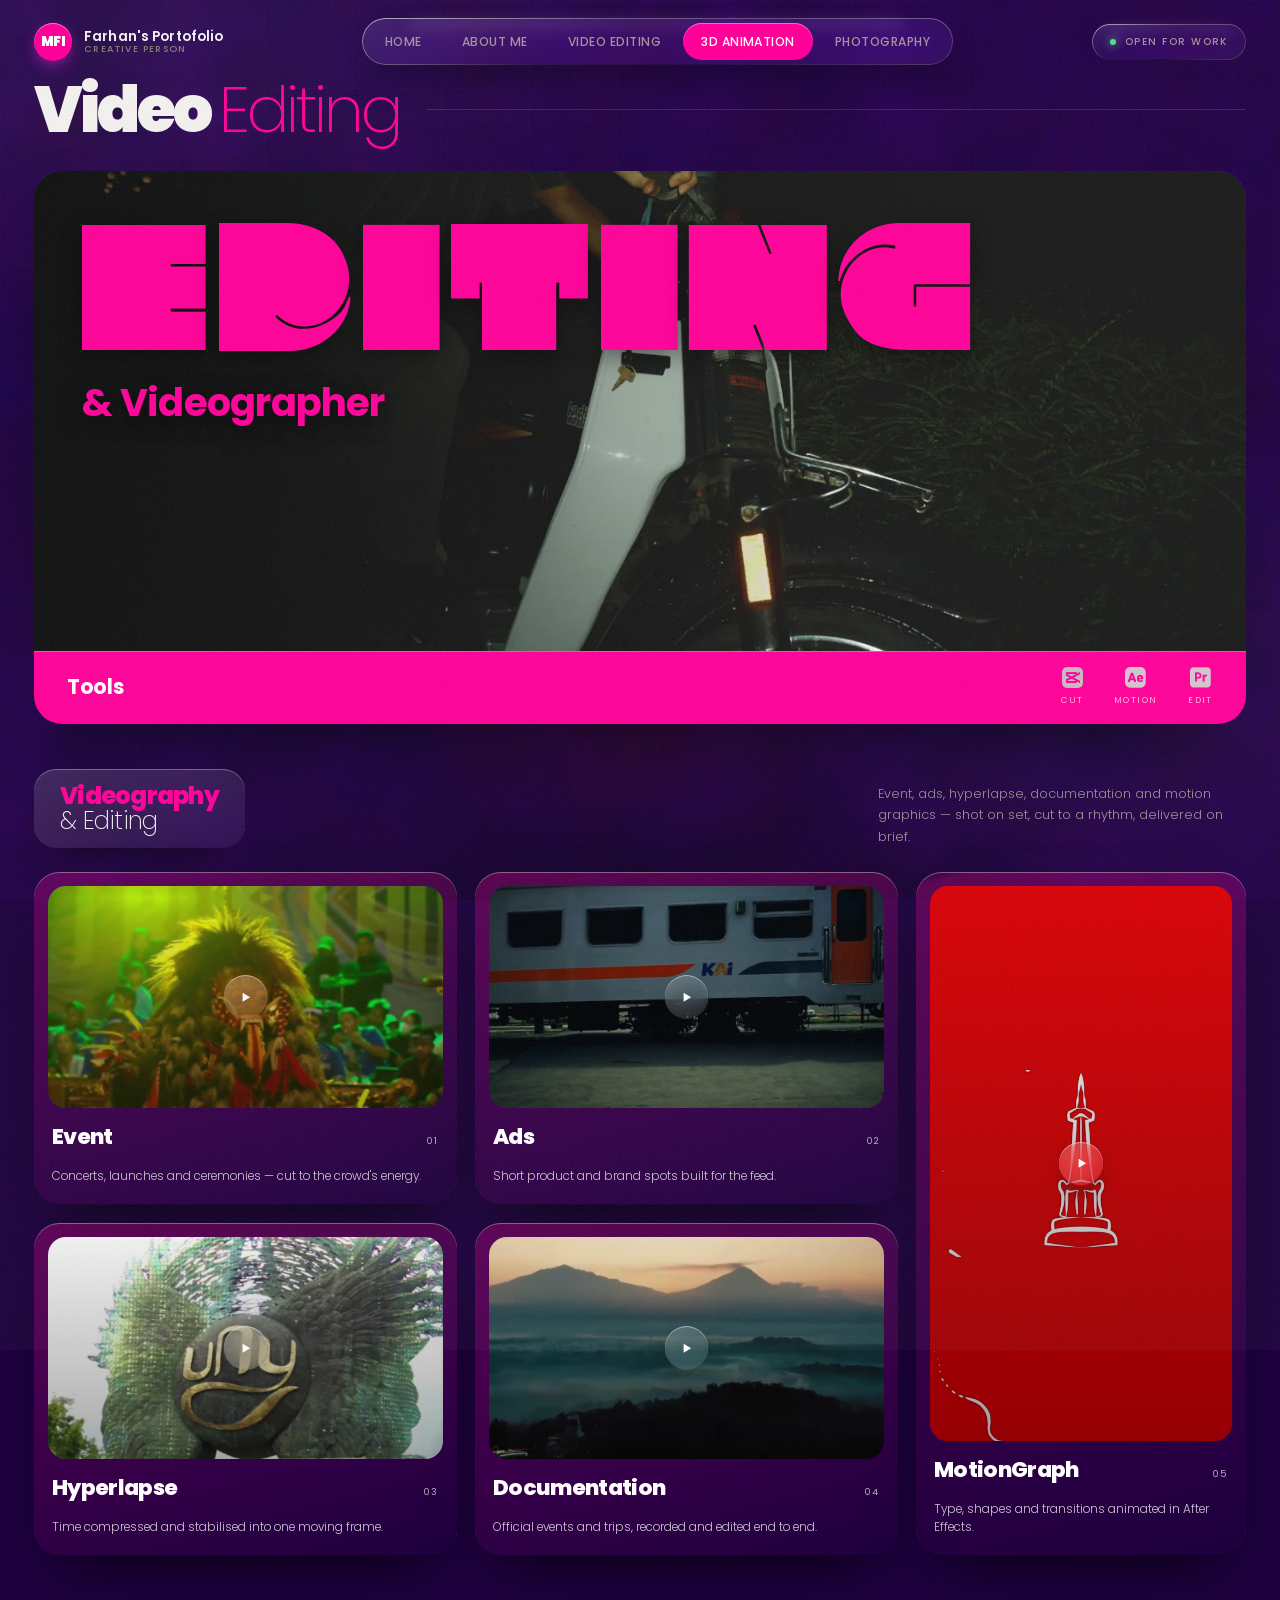
==== 3d.html @ 766bd1e9 "initial commit" ====
<!DOCTYPE html>
<html lang="en">
<head>
<meta charset="UTF-8">
<meta name="viewport" content="width=device-width, initial-scale=1, viewport-fit=cover">
<title>Farhan Portfolio</title>

<link rel="icon" href="data:image/svg+xml,%3Csvg xmlns='http://www.w3.org/2000/svg' viewBox='0 0 64 64'%3E%3Cdefs%3E%3ClinearGradient id='g' x1='0' y1='0' x2='1' y2='1'%3E%3Cstop offset='0' stop-color='%23ff0099'/%3E%3Cstop offset='1' stop-color='%23ff0000'/%3E%3C/linearGradient%3E%3C/defs%3E%3Crect width='64' height='64' rx='15' fill='url(%23g)'/%3E%3Ctext x='32' y='44' font-family='Helvetica,Arial,sans-serif' font-size='30' font-weight='bold' fill='%23fff' text-anchor='middle'%3EMFI%3C/text%3E%3C/svg%3E">

<link rel="preconnect" href="https://fonts.googleapis.com">
<link rel="preconnect" href="https://fonts.gstatic.com" crossorigin>
<link href="https://fonts.googleapis.com/css2?family=Poppins:wght@100;200;300;400;500;600;700;800;900&display=swap" rel="stylesheet">
<link rel="stylesheet" href="assets/style.css">
<noscript><style>.rv,.rise,.wordmark .gl{opacity:1!important;transform:none!important}#pre{display:none}</style></noscript>
</head>
<body>


<!-- ░░ ENVIRONMENT ░░ -->
<div class="env">
  <div class="concrete"></div>
  <div class="grid"></div>
  <div class="bloom" id="bloom"></div>
</div>
<div class="grain"></div>

<!-- ░░ NAV ░░ -->
<nav class="nav">
  <a href="index.html" class="mark">
    <span class="mark-glyph">MFI</span>
    <span class="mark-txt"><b>Farhan's Portofolio</b><span class="mono">Creative Person</span></span>
  </a>

  <div class="nav-mid glass">
    <a href="index.html" class="mono">Home</a>
    <a href="me.html" class="mono">About Me</a>
    <a href="video.html" class="mono">Video Editing</a>
    <a href="3d.html" class="mono on"  aria-current="page">3D Animation</a>
    <a href="photograph.html" class="mono">Photography</a>
  </div>

  <div class="nav-end">
    <div class="status glass mono"><span class="led"></span> Open for work</div>
    <button class="burger glass" id="burger" aria-label="Menu">
      <span></span><span></span><span></span>
    </button>
  </div>
</nav>

<!-- ░░ MOBILE SHEET ░░ -->
<div class="sheet glass" id="sheet">
  <a href="me.html">About Me <i>01</i></a>
  <a href="video.html">Video Editing <i>01</i></a>
  <a href="3d.html">3D Animation <i>03</i></a>
  <a href="photograph.html">Photography <i>04</i></a>
  <a href="mailto:irfanifarhan18@gmail.com">Contact <i>→</i></a>
</div>

<!-- ░░ 03 · EDITING ░░ -->
<section class="chapter" id="editing">
  <div class="wrap">

    <header class="ch-head rv">
      
      <h2 class="ch-title">Video <em>Editing</em></h2>
      <span class="ch-rule"></span>
    </header>

    <!-- banner: dark frame, the wordmark set hard left, tools on the rail -->
    <div class="banner banner--edit rv">
      <picture class="banner-bg">
        <source srcset="assets/media/edit-banner.webp" type="image/webp">
        <img src="assets/media/edit-banner.jpg" alt="Night ride on a moped"
             width="1366" height="725" decoding="async" loading="lazy">
      </picture>

      <div class="banner-tl">
        <span class="banner-word dovde" data-split>Editing</span>
        <span class="banner-sub">&amp; Videographer</span>
      </div>

      <div class="rail">
        <span class="rail-lbl">Tools</span>
        <ul class="rail-list">
          <li><img src="assets/tools/capcut.png" alt="CapCut" loading="lazy"><i>Cut</i></li>
          <li><img src="assets/tools/after-effects.png" alt="After Effects" loading="lazy"><i>Motion</i></li>
          <li><img src="assets/tools/premiere-pro.png" alt="Premiere Pro" loading="lazy"><i>Edit</i></li>
        </ul>
      </div>
    </div>

    

    <!-- ── videography & editing — five kinds of cut ── -->
    <div class="vg-head rv">
      <span class="vg-pill">Videography <em>&amp; Editing</em></span>
      <p>Event, ads, hyperlapse, documentation and motion graphics — shot on set,
         cut to a rhythm, delivered on brief.</p>
    </div>

    <div class="vg-grid">
      <article class="vg-card vg--ev rv">
        <figure class="shot">
          <video src="assets/media/Event.mp4" poster="assets/media/thumbs/edit-event.jpg"
                 preload="none" muted loop playsinline aria-label="Event reel"></video>
          <button class="play" type="button" aria-label="Play Event reel"><i><svg class="ico ico-play" viewBox="0 0 24 24" aria-hidden="true" focusable="false"><path d="M8.2 5.4v13.2L19 12z"/></svg><svg class="ico ico-pause" viewBox="0 0 24 24" aria-hidden="true" focusable="false"><path d="M9 5.6h2.6v12.8H9zM12.9 5.6h2.6v12.8h-2.6z"/></svg></i></button>
        </figure>
        <div class="vg-foot"><h4>Event</h4><span class="vg-n">01</span></div>
        <span class="vg-sub">Concerts, launches and ceremonies — cut to the crowd's energy.</span>
      </article>
      <article class="vg-card vg--ads rv">
        <figure class="shot">
          <video src="assets/media/ads.mp4" poster="assets/media/thumbs/edit-ads.jpg"
                 preload="none" muted loop playsinline aria-label="Ads reel"></video>
          <button class="play" type="button" aria-label="Play Ads reel"><i><svg class="ico ico-play" viewBox="0 0 24 24" aria-hidden="true" focusable="false"><path d="M8.2 5.4v13.2L19 12z"/></svg><svg class="ico ico-pause" viewBox="0 0 24 24" aria-hidden="true" focusable="false"><path d="M9 5.6h2.6v12.8H9zM12.9 5.6h2.6v12.8h-2.6z"/></svg></i></button>
        </figure>
        <div class="vg-foot"><h4>Ads</h4><span class="vg-n">02</span></div>
        <span class="vg-sub">Short product and brand spots built for the feed.</span>
      </article>
      <article class="vg-card vg--hy rv">
        <figure class="shot">
          <video src="assets/media/hyperlapse.mp4" poster="assets/media/thumbs/edit-hyperlapse.jpg"
                 preload="none" muted loop playsinline aria-label="Hyperlapse"></video>
          <button class="play" type="button" aria-label="Play Hyperlapse"><i><svg class="ico ico-play" viewBox="0 0 24 24" aria-hidden="true" focusable="false"><path d="M8.2 5.4v13.2L19 12z"/></svg><svg class="ico ico-pause" viewBox="0 0 24 24" aria-hidden="true" focusable="false"><path d="M9 5.6h2.6v12.8H9zM12.9 5.6h2.6v12.8h-2.6z"/></svg></i></button>
        </figure>
        <div class="vg-foot"><h4>Hyperlapse</h4><span class="vg-n">03</span></div>
        <span class="vg-sub">Time compressed and stabilised into one moving frame.</span>
      </article>
      <article class="vg-card vg--doc rv">
        <figure class="shot">
          <video src="assets/media/documentation.mp4" poster="assets/media/thumbs/edit-documentation.jpg"
                 preload="none" muted loop playsinline aria-label="Documentation reel"></video>
          <button class="play" type="button" aria-label="Play Documentation reel"><i><svg class="ico ico-play" viewBox="0 0 24 24" aria-hidden="true" focusable="false"><path d="M8.2 5.4v13.2L19 12z"/></svg><svg class="ico ico-pause" viewBox="0 0 24 24" aria-hidden="true" focusable="false"><path d="M9 5.6h2.6v12.8H9zM12.9 5.6h2.6v12.8h-2.6z"/></svg></i></button>
        </figure>
        <div class="vg-foot"><h4>Documentation</h4><span class="vg-n">04</span></div>
        <span class="vg-sub">Official events and trips, recorded and edited end to end.</span>
      </article>
      <article class="vg-card vg--mg rv">
        <figure class="shot">
          <video src="assets/media/motiongraph.mp4" poster="assets/media/thumbs/edit-motiongraph.jpg"
                 preload="none" muted loop playsinline aria-label="Motion graphics"></video>
          <button class="play" type="button" aria-label="Play Motion graphics"><i><svg class="ico ico-play" viewBox="0 0 24 24" aria-hidden="true" focusable="false"><path d="M8.2 5.4v13.2L19 12z"/></svg><svg class="ico ico-pause" viewBox="0 0 24 24" aria-hidden="true" focusable="false"><path d="M9 5.6h2.6v12.8H9zM12.9 5.6h2.6v12.8h-2.6z"/></svg></i></button>
        </figure>
        <div class="vg-foot"><h4>MotionGraph</h4><span class="vg-n">05</span></div>
        <span class="vg-sub">Type, shapes and transitions animated in After Effects.</span>
      </article>
    </div>

    

  </div>
</section>



<script src="assets/app.js"></script>
</body>
</html>
---- assets/style.css ----
/* ══════════════════════════════════════════════════════
   TOKENS — industrial concrete + liquid glass
   ══════════════════════════════════════════════════════ */
:root{
  /* concrete */
  --c-000:#1e003f;
  --c-100:#2e025c;
  --c-200:#35118a;
  --c-300:#09096d;
  --steel:#0000a6;

  /* safety orange */
  --o:#ff0099;
  --o-hi:#ff0099;
  --o-deep:#ff0099;
  --kontol:#ffffff;

  /* glass */
  --glass:rgba(255, 255, 255, 0.055);
  --glass-2:rgba(255, 255, 255, 0.09);
  --glass-brd:rgba(255, 255, 255, 0.14);
  --glass-shine:rgba(255,255,255,.55);

  --txt:#f4f2f0;
  --txt-dim:#a2949a;   /* 7.9:1 on the concrete — passes AA */
  --txt-mute:#8a837c;  /* 5.4:1 — passes AA for small text */

  --line-soft:rgba(255,255,255,.13);

  --r-lg:28px;
  --r-md:20px;
  --r-sm:14px;
  --maxw:1320px;

  --ease:cubic-bezier(.22,1,.36,1);
}

*{margin:0;padding:0;box-sizing:border-box}
html{scroll-behavior:smooth;-webkit-text-size-adjust:100%}
body{
  background:var(--c-000);
  color:var(--txt);
  font-family:'Poppins',system-ui,sans-serif;
  font-weight:300;
  line-height:1.6;
  overflow-x:hidden;
  min-height:100vh;
}
img{display:block;max-width:100%}
a{color:inherit;text-decoration:none}
button{font:inherit;color:inherit;background:none;border:0;cursor:pointer}

.mono{font-weight:500;letter-spacing:.15em;text-transform:uppercase}
.display{font-weight:9900;text-transform:uppercase;letter-spacing:-.045em;line-height:.84}

/* ── DOVDE BLACK — the display face from the PDF ──
   Caps-only by design: every lowercase codepoint draws the capital glyph.
   So it is used ONLY for the big wordmarks, never for running text and
   never for the mixed-case card titles. */
@font-face{
  font-family:'Dovde';
  /* NOTE: url() inside an external stylesheet resolves against the
     stylesheet, not the page — so this path is relative to assets/ */
  src:url('fonts/Dovde-Black.woff2') format('woff2'),
      url('fonts/Dovde-Black.woff')  format('woff');
  font-weight:400;font-style:normal;font-display:swap;
}
.dovde{
  font-family:'Dovde','Archivo Black','Poppins',sans-serif;
  font-weight:400;
  /* Dovde's sidebearings are tiny, so at display size the letters collide
     unless they are pushed apart. The font-size figures below are computed
     for THIS value — change one and the other must be recomputed. */
  letter-spacing:.02em;
  line-height:.88;
  text-transform:uppercase;
  white-space:nowrap;
}

/* ══════════════════════════════════════════════════════
   ENVIRONMENT — concrete floor, grid, grain, glow
   ══════════════════════════════════════════════════════ */
.env{position:fixed;inset:0;z-index:0;pointer-events:none;overflow:hidden}

/* concrete blotches */
.env .concrete{
  position:absolute;inset:-10%;
  background:
    radial-gradient(60% 45% at 18% 12%, rgba(255,255,255,.045), transparent 60%),
    radial-gradient(50% 40% at 82% 70%, rgba(255,255,255,.03), transparent 62%),
    radial-gradient(70% 50% at 50% 105%, rgba(0,0,0,.7), transparent 60%),
    var(--c-000);
}
.env .concrete::after{
  content:"";position:absolute;inset:0;
  opacity:.5;mix-blend-mode:overlay;
  background-image:url("data:image/svg+xml,%3Csvg xmlns='http://www.w3.org/2000/svg' width='700' height='700'%3E%3Cfilter id='c'%3E%3CfeTurbulence type='fractalNoise' baseFrequency='.011' numOctaves='5'/%3E%3C/filter%3E%3Crect width='700' height='700' filter='url(%23c)'/%3E%3C/svg%3E");
}

/* engineering grid */
.env .grid{
  position:absolute;inset:0;opacity:.5;
  background-image:
    linear-gradient(rgba(255,255,255,.028) 1px,transparent 1px),
    linear-gradient(90deg,rgba(255,255,255,.028) 1px,transparent 1px);
  background-size:88px 88px;
  mask-image:radial-gradient(120% 90% at 50% 30%,#000 30%,transparent 78%);
  -webkit-mask-image:radial-gradient(120% 90% at 50% 30%,#000 30%,transparent 78%);
}

/* orange bloom that follows the deck */
.env .bloom{
  position:absolute;left:50%;top:58%;width:min(1100px,120vw);aspect-ratio:1;
  transform:translate(-50%,-50%);
  background:radial-gradient(circle,rgba(226, 44, 44, 0.2),rgba(44, 108, 226, 0) 42%,transparent 66%);
  filter:blur(30px);
  transition:transform .9s var(--ease);
}

/* film grain */
.grain{
  /* kept light — on large pale letterforms a heavy grain reads as smudging */
  position:fixed;inset:-50%;z-index:60;pointer-events:none;opacity:.08;
  background-image:url("data:image/svg+xml,%3Csvg xmlns='http://www.w3.org/2000/svg' width='260' height='260'%3E%3Cfilter id='n'%3E%3CfeTurbulence type='fractalNoise' baseFrequency='.85' numOctaves='4'/%3E%3C/filter%3E%3Crect width='260' height='260' filter='url(%23n)'/%3E%3C/svg%3E");
  animation:grainShift 640ms steps(2) infinite;
}
@keyframes grainShift{
  0%{transform:translate(0,0)}25%{transform:translate(-3%,2%)}
  50%{transform:translate(2%,-3%)}75%{transform:translate(-2%,-2%)}100%{transform:translate(0,0)}
}

/* ══════════════════════════════════════════════════════
   GLASS PRIMITIVE — the iOS-style panel
   ══════════════════════════════════════════════════════ */
.glass{
  position:relative;
  background:linear-gradient(160deg,rgba(255,255,255,.10),rgba(255,255,255,.035) 40%,rgba(255,255,255,.05));
  backdrop-filter:blur(22px) saturate(160%);
  -webkit-backdrop-filter:blur(22px) saturate(160%);
  border-radius:var(--r-md);
  box-shadow:
    inset 0 1px 0 rgba(255,255,255,.22),
    inset 0 -1px 0 rgba(0,0,0,.35),
    0 18px 40px -18px rgba(0,0,0,.85);
  isolation:isolate;
}
/* hairline gradient border */
.glass::before{
  content:"";position:absolute;inset:0;border-radius:inherit;padding:1px;
  background:linear-gradient(150deg,rgba(255,255,255,.5),rgba(255,255,255,.06) 38%,rgba(255,255,255,.02) 62%,rgba(255,255,255,.22));
  -webkit-mask:linear-gradient(#000 0 0) content-box,linear-gradient(#000 0 0);
  -webkit-mask-composite:xor;mask-composite:exclude;
  pointer-events:none;
}
/* specular sweep along the top */
.glass::after{
  content:"";position:absolute;left:8%;right:8%;top:0;height:38%;border-radius:inherit;
  background:linear-gradient(180deg,rgba(255,255,255,.16),transparent);
  filter:blur(6px);pointer-events:none;opacity:.7;
}

/* ══════════════════════════════════════════════════════
   PRELOADER
   ══════════════════════════════════════════════════════ */
#pre{
  position:fixed;inset:0;z-index:200;background:var(--c-000);
  display:grid;place-items:center;
  transition:opacity .7s var(--ease),visibility .7s;
}
#pre.done{opacity:0;visibility:hidden}
.pre-in{width:min(340px,74vw);text-align:left}
.pre-row{display:flex;justify-content:space-between;align-items:baseline;font-size:.66rem;color:var(--txt-mute)}
.pre-num{font-weight:900;font-size:2.4rem;color:var(--txt);line-height:1;letter-spacing:-.03em}
.pre-bar{height:2px;background:rgba(255,255,255,.1);margin-top:14px;overflow:hidden}
.pre-fill{height:100%;width:0%;background:linear-gradient(90deg,var(--o-deep),var(--o-hi));transition:width .18s linear}

/* ══════════════════════════════════════════════════════
   SPOTLIGHT — the glass catches the light where the pointer is.
   Nothing chases the cursor, so there is nothing that can lag behind:
   the pointer position only moves a gradient that is already painted.
   ══════════════════════════════════════════════════════ */
.slab{--mx:50%;--my:35%;--lit:0}
.slab .sheen,.bio .sheen{
  position:absolute;inset:0;border-radius:inherit;
  pointer-events:none;overflow:hidden;
  opacity:var(--lit);
  transition:opacity .5s var(--ease);
}
/* warm pool of light under the pointer */
.slab .sheen::before,.bio .sheen::before{
  content:"";position:absolute;inset:0;
  background:radial-gradient(
    360px 360px at var(--mx) var(--my),
    rgba(255,190,150,.13),
    rgba(255,140,90,.05) 42%,
    transparent 68%);
}
/* a tighter, cooler specular kick — the highlight on real glass */
.slab .sheen::after,.bio .sheen::after{
  content:"";position:absolute;inset:0;
  background:radial-gradient(
    150px 150px at var(--mx) var(--my),
    rgba(255,255,255,.10),
    transparent 70%);
  mix-blend-mode:overlay;
}
/* the hairline edge brightens on the side nearest the pointer */
.slab .edge,.bio .edge{
  position:absolute;inset:0;border-radius:inherit;padding:1px;
  pointer-events:none;opacity:var(--lit);
  transition:opacity .5s var(--ease);
  background:radial-gradient(
    420px 420px at var(--mx) var(--my),
    rgba(255,255,255,.55),
    transparent 60%);
  -webkit-mask:linear-gradient(#000 0 0) content-box,linear-gradient(#000 0 0);
  -webkit-mask-composite:xor;mask-composite:exclude;
}

/* ── FOCUS — visible for keyboard users, invisible for mouse users ── */
:focus-visible{outline:none}
a:focus-visible,button:focus-visible{
  outline:2px solid var(--o-hi);
  outline-offset:3px;
  border-radius:6px;
}
.card:focus-visible{outline:none}
.slot:focus-within .face{
  outline:2px solid var(--o-hi);
  outline-offset:4px;
}

/* ══════════════════════════════════════════════════════
   NAV
   ══════════════════════════════════════════════════════ */
.nav{
  position:fixed;top:0;left:0;right:0;z-index:80;
  display:flex;align-items:center;justify-content:space-between;gap:16px;
  padding:18px clamp(16px,3vw,34px);
}
.mark{display:flex;align-items:center;gap:12px}
.mark-glyph{
  width:38px;height:38px;border-radius:50%;display:grid;place-items:center;flex:none;
  background:linear-gradient(150deg,var(--o-hi),var(--o-deep));
  box-shadow:inset 0 1px 0 rgba(255,255,255,.45),0 6px 18px -6px rgba(226, 44, 226, 0.9);
  color:#fff;font-weight:900;font-size:.82rem;letter-spacing:-.04em;
}
.mark-txt{line-height:1.15}
.mark-txt b{display:block;font-size:.84rem;font-weight:600;letter-spacing:.01em}
.mark-txt span{display:block;font-size:.58rem;color:var(--txt-mute)}

.nav-mid{display:flex;gap:4px;padding:5px;border-radius:999px}
.nav-mid a{
  padding:9px 18px;border-radius:999px;font-size:.76rem;letter-spacing:.04em;color:var(--txt-dim);
  transition:color .3s,background .3s;position:relative;z-index:1;
}
.nav-mid a:hover{color:#fff;background:rgba(255,255,255,.08)}
.nav-mid a.on{color:#fff;background:linear-gradient(150deg,var(--o-hi),var(--o-deep));box-shadow:inset 0 1px 0 rgba(255,255,255,.4)}

.nav-end{display:flex;align-items:center;gap:10px}
.status{
  display:flex;align-items:center;gap:9px;padding:10px 18px;border-radius:999px;
  font-size:.62rem;color:var(--txt-dim);
}
.led{width:6px;height:6px;border-radius:50%;background:#5ddc84;box-shadow:0 0 10px #5ddc84;animation:led 2.2s ease-in-out infinite}
@keyframes led{0%,100%{opacity:1}50%{opacity:.35}}
.burger{display:none;width:44px;height:44px;border-radius:14px;place-items:center}
.burger span{display:block;width:17px;height:1.5px;background:var(--txt);margin:3px 0;transition:transform .3s var(--ease),opacity .3s}
.burger.x span:nth-child(1){transform:translateY(4.5px) rotate(45deg)}
.burger.x span:nth-child(2){opacity:0}
.burger.x span:nth-child(3){transform:translateY(-4.5px) rotate(-45deg)}

/* ══════════════════════════════════════════════════════
   HERO
   ══════════════════════════════════════════════════════ */
.stage{position:relative;z-index:1;min-height:100svh;display:flex;flex-direction:column;padding-top:96px}
.wrap{width:100%;max-width:var(--maxw);margin:0 auto;padding:0 clamp(16px,3vw,34px)}

/* ── SLAB — the big frosted panel that holds the title and the deck,
      the web version of the rounded container on page 1 of the PDF ── */
.slab{
  --pad-x:clamp(18px,2.6vw,40px);
  --pad-y:clamp(22px,3vw,40px);
  position:relative;
  padding:var(--pad-y) var(--pad-x) calc(var(--pad-y) + 6px);
  border-radius:clamp(26px,2.8vw,44px);
  background:linear-gradient(158deg,
    rgba(255,255,255,.085),
    rgba(255,255,255,.024) 44%,
    rgba(255,255,255,.05));
  backdrop-filter:blur(28px) saturate(150%);
  -webkit-backdrop-filter:blur(28px) saturate(150%);
  box-shadow:
    inset 0 1px 0 rgba(255,255,255,.18),
    inset 0 -1px 0 rgba(0,0,0,.42),
    0 44px 100px -46px rgba(0,0,0,.95);
  /* cards lift out of the panel on hover, so never clip */
  overflow:visible;
}
/* hairline edge */
.slab::before{
  content:"";position:absolute;inset:0;border-radius:inherit;padding:1px;
  background:linear-gradient(150deg,
    rgba(255, 255, 255, 0.42),
    rgba(255,255,255,.05) 36%,
    rgba(255,255,255,.02) 64%,
    rgba(255,255,255,.18));
  -webkit-mask:linear-gradient(#000 0 0) content-box,linear-gradient(#000 0 0);
  -webkit-mask-composite:xor;mask-composite:exclude;
  pointer-events:none;
}
/* specular sheen across the top edge */
.slab::after{
  content:"";position:absolute;left:6%;right:6%;top:0;height:22%;
  border-radius:inherit;
  background:linear-gradient(180deg,rgba(255,255,255,.13),transparent);
  filter:blur(10px);pointer-events:none;
}
/* four rivets — the industrial half of the language */
.slab-rivets i{
  position:absolute;width:5px;height:5px;border-radius:50%;
  background:rgba(255,255,255,.26);
  box-shadow:inset 0 -1px 1px rgba(143, 12, 12, 0.7),0 0 6px rgba(255,255,255,.12);
}
.slab-rivets i:nth-child(1){top:14px;left:16px}
.slab-rivets i:nth-child(2){top:14px;right:16px}
.slab-rivets i:nth-child(3){bottom:14px;left:16px}
.slab-rivets i:nth-child(4){bottom:14px;right:16px}

.head{display:flex;align-items:flex-end;justify-content:space-between;gap:30px;flex-wrap:wrap}
/* ── KICKER — Thin against Black on one line ── */
.tagline{
  display:flex;align-items:center;gap:10px;
  font-size:.62rem;text-transform:uppercase;
  margin-bottom:16px;
}
.tagline i{display:block;width:26px;height:1px;background:var(--steel);font-style:normal;flex:none}
.tagline span{font-weight:200;letter-spacing:.28em;color:var(--txt-mute)}
.tagline b{font-weight:800;letter-spacing:.04em;color:var(--o)}

/* ── DOVDE WORDMARK, set as real text ──
   .wm-box is the measuring container; the font-size below is the exact
   figure that makes the word span its full width (the string's own advance
   width is 6.95em, so 100/6.95 = 14.39cqw). */
.title{position:relative;display:flex;align-items:flex-start;gap:clamp(6px,1vw,16px);margin-top:2px}
.wm-box{flex:1 1 auto;min-width:0;container-type:inline-size}
.wordmark{
  display:block;
  font-size:min(13.27cqw, 24vh);   /* height cap keeps the hero on one screen */
  color:var(--txt);
}
.wordmark,.wordmark .gl{text-shadow:none}   /* the letterforms carry themselves */
.wordmark .gl{display:inline-block;will-change:transform,opacity;transition:color .5s var(--ease)}
.title:hover .wordmark{color:var(--o)}

.badge{
  display:inline-flex;align-items:center;gap:6px;vertical-align:top;flex:none;
  font-weight:500;font-size:clamp(.52rem,.75vw,.72rem);letter-spacing:.14em;
  padding:5px 11px;border-radius:8px;margin-left:.25em;
  background:linear-gradient(150deg,var(--o-hi),var(--o-deep));color:#fff;
  box-shadow:inset 0 1px 0 rgba(255,255,255,.45);
  margin-top:.4em;
}
/* ══════════════════════════════════════════════════════
   IDENT — the typographic play. Poppins carries 100→900, so the
   contrast comes from WEIGHT, not from size or colour: a hairline
   ExtraLight first name against a Black surname at the same size,
   then everything around it deliberately quiet.
   ══════════════════════════════════════════════════════ */
.ident{
  display:flex;align-items:baseline;flex-wrap:wrap;
  gap:10px clamp(18px,2.4vw,36px);
  margin-top:18px;
}

/* — the name: 200 vs 800, identical size — */
.who{
  display:flex;align-items:baseline;gap:.34em;flex-wrap:wrap;
  font-size:clamp(1.05rem,1.9vw,1.7rem);
  line-height:1.05;
}
.who-thin{
  font-weight:200;
  letter-spacing:.02em;
  color:var(--txt-dim);
}
.who-fat{
  font-weight:800;
  letter-spacing:-.025em;
  color:var(--txt);
}

/* — roles: Light, tiny, wide. Quiet on purpose so the name reads loud — */
.roles{
  display:flex;flex-wrap:wrap;align-items:baseline;
  gap:4px 18px;list-style:none;
  padding-left:clamp(0px,1.6vw,22px);
  border-left:1px solid var(--line-soft);
}
.roles li{
  display:flex;align-items:baseline;gap:7px;
  font-weight:300;font-size:.63rem;
  letter-spacing:.19em;text-transform:uppercase;
  color:var(--txt-dim);
  white-space:nowrap;
}
.roles i{
  font-style:normal;font-weight:700;font-size:.52rem;
  letter-spacing:.06em;color:var(--o);
}

/* — spec plate: Thin label stacked over a Semibold value — */
.spec{display:flex;gap:clamp(14px,1.8vw,26px);margin-left:auto}
.spec div{display:flex;flex-direction:column;gap:1px}
.spec dt{
  font-weight:200;font-size:.5rem;
  letter-spacing:.3em;text-transform:uppercase;
  color:var(--txt-mute);
}
.spec dd{
  font-weight:300;font-size:.68rem;
  letter-spacing:.01em;color:var(--txt-dim);
}
.spec dd b{font-weight:600;color:var(--txt)}

/* ── DECK ── */
.deck-head{display:flex;align-items:center;justify-content:space-between;gap:18px;margin:clamp(26px,4vh,48px) 0 18px}
.pick{
  display:inline-flex;align-items:center;gap:11px;padding:11px 24px;border-radius:999px;
  font-weight:300;font-size:1.06rem;letter-spacing:.005em;text-transform:none;
  color:rgba(255,255,255,.94);
  background:linear-gradient(150deg,var(--o-hi),var(--o-deep));
  box-shadow:inset 0 1px 0 rgba(255,255,255,.42),0 12px 30px -14px rgba(226, 44, 226, 0.9);
}
.pick .kbd{
  font-weight:400;font-size:.56rem;letter-spacing:.1em;padding:3px 7px;border-radius:6px;
  background:rgba(172, 11, 11, 0.28);text-transform:uppercase;
}
.deck-hint{font-size:.6rem;color:var(--txt-mute);display:flex;align-items:center;gap:8px}
.deck-hint i{display:block;width:30px;height:1px;background:var(--steel);font-style:normal;flex:none}
/* the hint tells the truth for the device it is read on */
.hint-touch{display:none}
@media(hover:none),(pointer:coarse){
  .hint-mouse{display:none}
  .hint-touch{display:inline}
}

/* ── DOTS — only on the swipeable layout ── */
.dots{display:none;justify-content:center;gap:8px;padding:4px 0 2px}
.dots button{
  width:26px;height:22px;padding:0;
  display:grid;place-items:center;
  -webkit-tap-highlight-color:transparent;
}
.dots button::before{
  content:"";display:block;
  width:22px;height:3px;border-radius:2px;
  background:rgba(0, 255, 55, 0.18);
  transition:background .35s var(--ease),width .35s var(--ease);
}
.dots button.on::before{
  width:26px;
  background:linear-gradient(90deg,var(--o-hi),var(--o-deep));
}

.deck-scroll{padding:14px 0 4px}
.deck{
  display:flex;justify-content:center;align-items:flex-end;gap:clamp(10px,1.4vw,20px);
  perspective:1600px;transform-style:preserve-3d;
}

/* SLOT — a fixed footprint that never moves or resizes.
   The hover target lives here, so the pointer can't lose the card
   mid-animation (that was what made the old version flicker). */
.slot{
  position:relative;flex:1 1 0;min-width:0;
  /* height-aware: a card is 50/37 as tall as it is wide, so 29.6vh of width
     = 40vh of height. Keeps the whole deck inside the fold on short screens */
  max-width:min(310px, 29.6vh);
  aspect-ratio:37/50;
  perspective:1100px;
  container-type:inline-size;
}
.slot:nth-child(1){--rot:-4.5deg;--ty:16px}
.slot:nth-child(2){--rot:-1.5deg;--ty:2px}
.slot:nth-child(3){--rot:1.5deg; --ty:2px}
.slot:nth-child(4){--rot:4.5deg; --ty:16px}

/* CARD — carries the resting angle and the lift. Nothing here changes
   layout, only transform, so neighbours never shift. */
.card{
  --sc:1;
  position:absolute;inset:0;display:block;
  transform:translateY(var(--ty)) rotate(var(--rot)) scale(var(--sc));
  transform-style:preserve-3d;
  transition:transform .6s var(--ease),filter .45s var(--ease);
  will-change:transform;
}

/* FACE — the visible surface. Takes the mouse tilt on a short, snappy
   transition so it tracks the cursor instead of lagging behind it. */
.face{
  --rx:0deg;--ry:0deg;
  position:absolute;inset:0;
  border-radius:var(--r-lg);overflow:hidden;
  background:var(--c-200);
  transform:rotateX(var(--rx)) rotateY(var(--ry));
  transition:transform .25s ease-out,box-shadow .5s var(--ease);
  box-shadow:0 30px 60px -30px rgba(0,0,0,.95);
}

/* card surface: dark at the top, blooming into colour behind the subject
   — same build as the PDF cards */
.card-bg{position:absolute;inset:0}

/* each card gets its own gradient — different angle, different bloom,
   different point where the colour peaks, so the deck never looks flat */

/* 01 · INTRODUCTION — warm, tilted, orange climbs early and peaks at the foot */
.card--intro .card-bg{
  background:
    radial-gradient(62% 44% at 44% 72%, rgba(96, 133, 255, 0.5), transparent 74%),
    linear-gradient(168deg,
     #ff0099  0%,
      #ff0099 22%,
      #ff0099 40%,
      #ff0099 58%,
      #ff0099 78%,
      #ff0099 100%);
}
.card--intro .card-halo{
  background:radial-gradient(38% 30% at 58% 62%, rgba(0,0,0,.30), transparent 76%);
}

/* 02 · PROMPTER — cool, near-vertical, bright silver top falling to charcoal */
.card--prompter .card-bg{
  background:
    radial-gradient(66% 42% at 50% 16%, rgba(250, 4, 238, 0.38), transparent 72%),
    linear-gradient(176deg,
      #ff0099  0%,
      #ff0099 20%,
      #ff0099 44%,
      #ff0099 68%,
      #ff0099 86%,
      #ff0099 100%);
}
.card--prompter .card-halo{
  background:radial-gradient(44% 36% at 50% 60%, rgba(0, 255, 21, 0.26), transparent 80%);
}

/* 03 · EDITING — warm but moodier: bigger black field, orange bloom kept low */
.card--editing .card-bg{
  background:
    radial-gradient(50% 36% at 56% 78%, rgba(96, 133, 255, 0.5), transparent 70%),
    linear-gradient(188deg,
     #ff0099  0%,
      #ff0099 20%,
      #ff0099 44%,
      #ff0099 68%,
      #ff0099 86%,
      #ff0099 100%);
}
.card--editing .card-halo{
  background:radial-gradient(40% 32% at 60% 58%, rgba(0,0,0,.34), transparent 78%);
}

/* 04 · PHOTOGRAPH — cool, diagonal: light spills in from the upper left */
.card--photo .card-bg{
  background:
    radial-gradient(72% 50% at 30% 12%, rgba(250, 4, 238, 0.38), transparent 74%),
    linear-gradient(158deg,
     #ff0099  0%,
      #ff0099 20%,
      #ff0099 44%,
      #ff0099 68%,
      #ff0099 86%,
      #ff0099 100%);
}
.card--photo .card-halo{
  background:radial-gradient(46% 38% at 52% 62%, rgba(0,0,0,.22), transparent 82%);
}

/* base layer for the halo */
.card-halo{position:absolute;inset:0}
.card-bg::after{
  content:"";position:absolute;inset:0;opacity:.32;mix-blend-mode:overlay;
  background-image:url("data:image/svg+xml,%3Csvg xmlns='http://www.w3.org/2000/svg' width='420' height='420'%3E%3Cfilter id='g'%3E%3CfeTurbulence type='fractalNoise' baseFrequency='.7' numOctaves='3'/%3E%3C/filter%3E%3Crect width='420' height='420' filter='url(%23g)'/%3E%3C/svg%3E");
}
.card-vig{
  position:absolute;inset:0;pointer-events:none;
  background:
    linear-gradient(180deg,rgba(0,0,0,.16) 0%,transparent 18%,transparent 78%,rgba(0,0,0,.28) 100%),
    radial-gradient(125% 95% at 50% 42%, transparent 60%, rgba(0,0,0,.26) 100%);
}

.card-photo{
  position:absolute;left:50%;bottom:0;
  /* height:auto is required — without it the img's height ATTRIBUTE wins
     and the photo stretches. max-width:none beats the global img reset. */
  width:104%;height:auto;max-width:none;
  transform:translateX(-50%) scale(1);
  transform-origin:50% 100%;
  transition:transform .8s var(--ease);
  /* the cutouts already carry their own soft halo — keep this light */
  filter:drop-shadow(0 14px 26px rgba(0,0,0,.5));
}
.slot:hover .card-photo,.slot:focus-within .card-photo{transform:translateX(-50%) scale(1.07)}

.card-no{
  position:absolute;top:14px;right:16px;z-index:2;
  font-weight:500;font-size:.58rem;letter-spacing:.16em;
  color:rgba(255,255,255,.55);
}
.card-title{
  position:absolute;top:10px;left:14px;right:14px;z-index:2;
  font-weight:900;text-transform:none;
  line-height:.93;letter-spacing:-.035em;
  /* fallback for browsers without container queries */
  font-size:clamp(1.15rem,3.5vw,2.9rem);
  color:#fff;
  text-shadow:0 2px 10px rgba(0,0,0,.35),0 10px 34px rgba(0,0,0,.45);
}
/* the title scales off the CARD's width, not the viewport, so it stays
   proportional whether the deck is wide, narrow, or swiped on a phone */
@supports (font-size:1cqw){
  .card-title{font-size:15cqw}
}
.card.cool .card-title{color:var(--kontol)}

/* glass footer plate inside the card */
.plate{
  position:absolute;left:12px;right:12px;bottom:12px;
  display:flex;align-items:center;justify-content:space-between;gap:12px;
  padding:12px 14px;border-radius:var(--r-sm);
  background:linear-gradient(160deg,rgba(255, 255, 255, 0),rgba(255, 0, 153, 1));
  backdrop-filter:blur(16px) saturate(150%);
  -webkit-backdrop-filter:blur(16px) saturate(150%);
  box-shadow:inset 0 1px 0 rgba(255,255,255,.32),inset 0 -1px 0 rgba(0,0,0,.3);
  transform:translateY(120%);opacity:0;
  transition:transform .6s var(--ease),opacity .45s var(--ease);
}
.slot:hover .plate,.slot:focus-within .plate{transform:translateY(0);opacity:1}
.plate .lbl{font-weight:500;font-size:.56rem;letter-spacing:.12em;text-transform:uppercase;color:rgba(255, 255, 255, 0.8)}
.plate .go{
  width:32px;height:32px;flex:none;border-radius:50%;display:grid;place-items:center;
  background:rgba(255, 0, 153, 1);color:#141518;font-size:.8rem;
  transition:transform .4s var(--ease);
}
.slot:hover .plate .go{transform:rotate(-45deg)}

/* shine sweep */
.shine{
  position:absolute;inset:-40%;pointer-events:none;
  background:linear-gradient(105deg,transparent 38%,rgba(255,255,255,.32) 48%,transparent 58%);
  transform:translateX(-120%);
}
.slot:hover .shine{transition:transform 1.1s var(--ease);transform:translateX(120%)}

/* rivet corners — industrial detail */
.card-rivets i{
  position:absolute;width:4px;height:4px;border-radius:50%;
  background:rgba(255,255,255,.35);box-shadow:inset 0 -1px 1px rgba(0,0,0,.6);
}
.card-rivets i:nth-child(1){top:10px;right:12px}
.card-rivets i:nth-child(2){bottom:10px;left:12px;opacity:.5}

/* hover choreography — driven entirely from the stationary slot */
.deck:hover .card{filter:saturate(.68) brightness(.72)}
.slot:hover,.slot:focus-within{z-index:5}
.slot:hover .card,.slot:focus-within .card{
  --rot:0deg;--ty:-26px;--sc:1.06;
  filter:none;
}
.slot:hover .face,.slot:focus-within .face{
  box-shadow:0 54px 96px -34px rgba(0,0,0,1),0 0 0 1px rgba(255,255,255,.12);
}

/* ── FOOT STRIP ── */
.strip{margin-top:auto;padding:26px 0 20px}
.strip-in{display:flex;align-items:center;justify-content:space-between;gap:20px;flex-wrap:wrap}
.ticker{
  flex:1 1 320px;min-width:0;overflow:hidden;
  padding:12px 0;border-radius:999px;
  mask-image:linear-gradient(90deg,transparent,#000 8%,#000 92%,transparent);
  -webkit-mask-image:linear-gradient(90deg,transparent,#000 8%,#000 92%,transparent);
}
.ticker-track{display:flex;gap:0;width:max-content;animation:roll 26s linear infinite}
.ticker:hover .ticker-track{animation-play-state:paused}
.ticker span{font-weight:500;font-size:.62rem;letter-spacing:.16em;text-transform:uppercase;color:var(--txt-dim);padding:0 20px;white-space:nowrap}
.ticker span::after{content:"◆";color:var(--o);margin-left:20px;font-size:.5rem;vertical-align:middle}
@keyframes roll{to{transform:translateX(-50%)}}

.dock{display:flex;align-items:center;gap:6px;padding:6px;border-radius:999px}
.dock a{
  display:flex;align-items:center;gap:9px;padding:10px 17px;border-radius:999px;
  font-size:.7rem;color:var(--txt-dim);transition:background .3s,color .3s,transform .3s var(--ease);
}
.dock a:hover{background:rgba(255,255,255,.09);color:#fff;transform:translateY(-2px)}
.dock a.hi{background:linear-gradient(150deg,var(--o-hi),var(--o-deep));color:#fff;box-shadow:inset 0 1px 0 rgba(255,255,255,.4)}
.dock a.hi:hover{filter:brightness(1.08)}
.dock svg{width:14px;height:14px;flex:none;fill:currentColor}

.scroll-cue{
  display:flex;align-items:center;gap:10px;font-size:.56rem;color:var(--txt-mute);
  justify-content:center;padding-bottom:14px;
}
/* NOTE: `.rail` is also the tools rail on the chapter banners (see below),
   and that rule's display/padding/box-shadow leak onto this one — which
   inflated this 1px hairline into a 32x34 grey box next to "Scroll to get
   in touch". Reset them explicitly rather than rename, so both stay put. */
.scroll-cue .rail{
  width:1px;height:34px;flex:none;display:block;padding:0;
  box-shadow:none;border:0;border-radius:0;
  background:linear-gradient(180deg,transparent,var(--steel));
  position:relative;overflow:hidden;
}
.scroll-cue .rail::after{content:"";position:absolute;inset:0;background:var(--o);animation:drop 1.9s var(--ease) infinite}
@keyframes drop{0%{transform:translateY(-100%)}60%,100%{transform:translateY(100%)}}

/* ── entrance animation ── */
.rise{opacity:0;transform:translateY(30px)}
body.ready .rise{opacity:1;transform:none;transition:opacity .9s var(--ease),transform .9s var(--ease)}
body.ready .d1{transition-delay:.10s}
body.ready .d2{transition-delay:.18s}
body.ready .d3{transition-delay:.26s}
body.ready .d4{transition-delay:.34s}
body.ready .d5{transition-delay:.42s}

.wordmark .gl{opacity:0;transform:translateY(.6em)}
body.ready .wordmark .gl{
  opacity:1;transform:none;
  transition:opacity .7s var(--ease),transform .95s var(--ease),color .5s var(--ease);
  transition-delay:calc(.14s + var(--i) * .045s);
}

/* deal the cards in — the animation runs on the SLOT so it can never
   fight the card's own hover transform */
body.ready .slot{animation:dealIn .95s var(--ease) backwards;animation-delay:calc(.44s + var(--i) * .08s)}
@keyframes dealIn{
  from{opacity:0;transform:translateY(90px) scale(.94)}
}

/* ══════════════════════════════════════════════════════
   CHAPTER — the section shell, same glass + concrete language
   ══════════════════════════════════════════════════════ */
.chapter{
  position:relative;z-index:1;
  padding:clamp(64px,9vh,120px) 0 clamp(40px,6vh,80px);
  scroll-margin-top:84px;
}

.ch-head{display:flex;align-items:baseline;gap:clamp(12px,2vw,28px);margin-bottom:clamp(24px,3.6vh,44px)}
.ch-no{
  flex:none;font-weight:200;font-size:.66rem;
  letter-spacing:.3em;text-transform:uppercase;color:var(--txt-mute);
}
.ch-title{
  font-weight:900;letter-spacing:-.045em;line-height:.9;
  font-size:clamp(1.9rem,5.2vw,4rem);
}
.ch-title em{font-style:normal;font-weight:200;color:var(--o)}
.ch-rule{flex:1;min-width:16px;height:1px;background:var(--line-soft);align-self:center}

/* ── HELLO card ── */
.bio{
  position:relative;
  display:grid;grid-template-columns:minmax(180px,290px) 1fr;
  gap:clamp(22px,3.2vw,54px);align-items:center;
  padding:clamp(20px,2.8vw,40px);
  border-radius:clamp(22px,2.4vw,36px);
  --mx:50%;--my:35%;--lit:0;
  background:linear-gradient(158deg,rgba(255,255,255,.085),rgba(255,255,255,.024) 44%,rgba(255,255,255,.05));
  backdrop-filter:blur(28px) saturate(150%);
  -webkit-backdrop-filter:blur(28px) saturate(150%);
  box-shadow:
    inset 0 1px 0 rgba(255,255,255,.18),
    inset 0 -1px 0 rgba(0,0,0,.42),
    0 40px 90px -46px rgba(0,0,0,.95);
}
.bio::before{
  content:"";position:absolute;inset:0;border-radius:inherit;padding:1px;pointer-events:none;
  background:linear-gradient(150deg,rgba(255,255,255,.42),rgba(255,255,255,.05) 36%,rgba(255,255,255,.02) 64%,rgba(255,255,255,.18));
  -webkit-mask:linear-gradient(#000 0 0) content-box,linear-gradient(#000 0 0);
  -webkit-mask-composite:xor;mask-composite:exclude;
}

/* portrait, with the outlined 24 riding over its corner */
.portrait{position:relative;margin:0}
/* Light frame. Every figure below was measured off page 2 of the PDF and is
   expressed in cqw / %, so the whole composition scales as one piece. */
.portrait-frame{
  position:relative;aspect-ratio:4/5;border-radius:var(--r-md);overflow:hidden;
  background:linear-gradient(168deg,#e9e6e1,#dcd8d2 58%,#c9c4bc);
  container-type:inline-size;
  box-shadow:inset 0 1px 0 rgba(255,255,255,.7),0 24px 50px -26px rgba(0,0,0,.9);
}

/* the 24 — Dovde, top-left, ~85% of the frame wide, sitting BEHIND him.
   Dovde's digits are 2.26x as wide as they are tall, so the font-size is
   driven off the cap-height: 30% of frame height / 0.710em cap = 53cqw. */
.age{
  position:absolute;z-index:1;
  left:5%;top:8%;
  font-family:'Dovde','Poppins',sans-serif;font-weight:400;
  font-size:53cqw;line-height:.8;letter-spacing:.01em;
  color:rgba(255, 0, 153, 1);
  /* Dovde is already very heavy — a thin outline keeps the counters open */
  -webkit-text-stroke:.028em var(--o);
  paint-order:stroke fill;
  user-select:none;
}

/* He is cropped by the left edge and stops short of the right, which is
   what leaves the clear column the caption needs. */
.portrait-frame img{
  position:absolute;z-index:2;left:38%;bottom:0;
  width:84%;height:auto;max-width:none;
  transform:translateX(-50%);
}

/* "Year Old" gets its own column on the light background — it never sits
   over the photo, so it stays readable instead of sinking into his jacket */
.portrait-cap{
  position:absolute;z-index:3;
  right:6%;top:46%;
  writing-mode:vertical-rl;
  font-weight:300;font-size:10.5cqw;line-height:1;letter-spacing:.015em;
  color:#2a2724;
}

/* the greeting */
.hello{margin-bottom:clamp(14px,2vw,22px)}
/* "HELLO!" is 4.184em of advance + 5 gaps of .02em, so 100/4.284 = 23.34cqw.
   BUT: `container-type` needs a block box, and here .wm-box sits inside a
   plain <h3>, so it stayed display:inline and was NOT a query container —
   the cqw resolved against the viewport instead of the column. On a phone
   that sized the word to 375px of column width it did not have, and the
   "!" hung 75px off the right edge, off-screen. Blockifying .wm-box makes
   it the container the comment above always assumed it was.
   Measured advance is 4.32em once tracking is counted, so 100/4.32 = 23.1. */
.hello .wm-box{display:block}
.hello .wordmark{font-size:min(23.1cqw, 12vh)}
.hello .wordmark .gl:last-child{color:var(--o)}   /* the exclamation mark */

/* min-width:0 lets the 1fr column shrink below the text's min-content width */
.say{min-width:0}
.say-text{
  font-weight:300;font-size:clamp(.86rem,1.05vw,.98rem);
  line-height:1.8;color:var(--txt-dim);max-width:56ch;
}
.say-text .s1{display:block;font-weight:200;font-size:1.24em;line-height:1.5;color:var(--txt);margin-bottom:.55em}
.say-text .s1 b{font-weight:700}
.say-text b{font-weight:600;color:var(--txt)}
.say-text em{font-style:normal;font-weight:500;color:var(--o-hi)}

.say-links{display:flex;flex-wrap:wrap;gap:9px;margin-top:clamp(16px,2vw,24px)}
.say-links a{
  font-weight:400;font-size:.74rem;padding:9px 20px;border-radius:999px;color:#fff;
  background:linear-gradient(150deg,var(--o-hi),var(--o-deep));
  box-shadow:inset 0 1px 0 rgba(255,255,255,.4),0 10px 24px -14px rgba(96, 133, 255, 0.5);
  transition:transform .3s var(--ease),filter .3s;
}
.say-links a:hover{transform:translateY(-2px);filter:brightness(1.08)}

/* ── data plates ── */
/* ── STATS — the four numbers that make the case in one glance ── */
.stats{
  display:grid;grid-template-columns:repeat(4,1fr);
  gap:1px;margin-top:clamp(12px,1.6vw,18px);
  background:rgba(255,255,255,.08);          /* the gap becomes hairlines */
  border:1px solid rgba(255,255,255,.08);
  border-radius:var(--r-md);overflow:hidden;
}
.stats div{
  display:flex;flex-direction:column;gap:5px;
  padding:clamp(16px,2vw,24px) clamp(14px,1.6vw,22px);
  background:linear-gradient(160deg,rgba(255,255,255,.055),rgba(255,255,255,.018));
}
.stats b{
  font-weight:800;font-size:clamp(1.5rem,3vw,2.5rem);
  line-height:.95;letter-spacing:-.045em;color:var(--txt);
}
.stats b em{font-style:normal;font-weight:300;font-size:.5em;color:var(--o);vertical-align:.42em;margin-left:.04em}
.stats span{
  font-weight:200;font-size:.6rem;letter-spacing:.16em;line-height:1.5;
  text-transform:uppercase;color:var(--txt-mute);
}

/* Two tall columns carry the weight; the third stacks the short plates.
   Nothing is left to hang, so there are no ragged gaps. */
.facts{
  display:grid;
  grid-template-columns:1.25fr 1fr 1fr;
  grid-template-areas:
    "exp too edu"
    "exp too skl"
    "exp lng skl";
  gap:clamp(10px,1.2vw,16px);
  margin-top:clamp(12px,1.6vw,18px);
}
.fact--exp{grid-area:exp}
.fact--too{grid-area:too}
.fact--edu{grid-area:edu}
.fact--skl{grid-area:skl}
.fact--lng{grid-area:lng}

.fact{
  display:flex;flex-direction:column;
  padding:clamp(16px,1.8vw,22px) clamp(16px,1.9vw,24px) clamp(18px,2vw,26px);
  border-radius:var(--r-md);
  background:linear-gradient(160deg,rgba(255,255,255,.065),rgba(255,255,255,.022));
  border:1px solid rgba(255,255,255,.08);
  box-shadow:inset 0 1px 0 rgba(255,255,255,.10);
}
/* the two tall cards let their content breathe down the full height */
.fact--exp .line,.fact--too .tools{flex:1;justify-content:space-between}

/* header: the plate's name is the loudest thing on it — a full step above
   the content beneath, so you always know which section you are reading */
.fact header{
  position:relative;
  display:flex;align-items:baseline;gap:11px;
  padding-bottom:14px;margin-bottom:20px;
  border-bottom:1px solid rgba(255,255,255,.07);
}
/* a short orange tick under the number, anchoring the hairline */
.fact header::after{
  content:"";position:absolute;left:0;bottom:-1px;
  width:26px;height:1px;background:var(--o);
}
.f-no{font-weight:700;font-size:.62rem;letter-spacing:.12em;color:var(--o)}
.fact h4{
  font-weight:700;
  font-size:clamp(1.1rem,1.45vw,1.4rem);
  letter-spacing:-.025em;line-height:1.1;
}
.f-yr{margin-left:auto;font-weight:200;font-size:.56rem;letter-spacing:.24em;color:var(--txt-mute)}

.line{list-style:none;display:flex;flex-direction:column;gap:20px}
.line li{display:flex;flex-direction:column;gap:2px}
/* years step back so the organisation name is the loud thing; only the
   role that is still running keeps the orange */
.line .yr{
  display:flex;align-items:center;gap:8px;
  font-weight:400;font-size:.56rem;letter-spacing:.2em;text-transform:uppercase;color:var(--txt-mute);
}
.line--track li:first-child .yr{color:var(--o)}
/* the internship tag */
.line .yr i{
  font-style:normal;font-weight:500;font-size:.5rem;letter-spacing:.13em;
  padding:3px 8px;border-radius:4px;color:var(--txt-dim);
  background:rgba(255,255,255,.07);border:1px solid rgba(255,255,255,.09);
}
.line b{font-weight:600;font-size:.94rem;color:var(--txt);line-height:1.25;letter-spacing:-.015em}
/* the job title itself — orange, so the eye can scan roles down the rail */
.line .role{font-weight:500;font-size:.78rem;color:var(--o-hi);letter-spacing:.005em}
.line .sub{font-weight:300;font-size:.77rem;line-height:1.65;color:var(--txt-dim);margin-top:5px}
.line .gpa{
  align-self:flex-start;margin-top:11px;
  font-weight:200;font-size:.58rem;letter-spacing:.16em;text-transform:uppercase;
  color:var(--txt-mute);padding:6px 12px;border-radius:999px;
  border:1px solid rgba(255,255,255,.10);background:rgba(255,255,255,.035);
}
.line .gpa b{font-size:.8rem;font-weight:700;color:var(--o-hi);letter-spacing:0}

/* the experience track gets a real rail with stops */
.line--track{position:relative;padding-left:20px}
.line--track::before{
  content:"";position:absolute;left:4px;top:6px;bottom:6px;width:1px;
  background:linear-gradient(180deg,var(--o),rgba(255,255,255,.12));
}
.line--track li{position:relative}
.line--track li::before{
  content:"";position:absolute;left:-20px;top:6px;
  width:9px;height:9px;border-radius:50%;
  background:var(--c-000);border:2px solid var(--o);
}
.line--track li:not(:first-child)::before{border-color:rgba(255,255,255,.28)}

/* skills read as tags — denser and more designed than a bullet column */
.dots-list{list-style:none;display:flex;flex-wrap:wrap;gap:7px;align-content:flex-start}
.dots-list li{
  padding:8px 15px;border-radius:999px;
  font-weight:300;font-size:.78rem;letter-spacing:.005em;color:var(--txt-dim);
  border:1px solid rgba(255,255,255,.10);
  background:rgba(255,255,255,.035);
  transition:color .3s,border-color .3s;
}
.dots-list li:hover{color:var(--txt);border-color:rgba(255, 0, 153, 1)}

/* each tool reads like the language rows: mark, name, level, bar */
.tools{display:flex;flex-direction:column;gap:13px;list-style:none}
.tools li{display:grid;grid-template-columns:34px 1fr;gap:12px;align-items:center}
.tool{
  width:34px;height:34px;border-radius:9px;flex:none;
  object-fit:cover;display:block;
  transition:transform .3s var(--ease),filter .3s;
}
.tools li:hover .tool{transform:translateY(-2px);filter:brightness(1.12)}
/* AI generation has no app icon, so it gets the orange mark — which also
   reads as the signature skill rather than just another line item */
.tool--ai{
  display:grid;place-items:center;
  font-weight:800;font-size:.7rem;letter-spacing:-.02em;color:#fff;
  background:linear-gradient(150deg,var(--o-hi),var(--o-deep));
  box-shadow:inset 0 1px 0 rgba(255,255,255,.42);
}

.t-top{display:flex;align-items:baseline;gap:9px;margin-bottom:8px}
.tools b{font-weight:600;font-size:.86rem;color:var(--txt);letter-spacing:-.015em}
/* the score itself, not a vague word — a full mark turns orange */
.score{
  margin-left:auto;flex:none;
  font-style:normal;font-weight:600;font-size:.78rem;
  letter-spacing:-.01em;color:var(--txt-dim);
  font-variant-numeric:tabular-nums;
}
.score em{font-style:normal;font-weight:200;font-size:.74em;color:var(--txt-mute)}
.score.top{color:var(--o-hi)}

.langs{list-style:none;display:flex;flex-direction:column;gap:16px}
/* the level sits right beside the name, not stranded at the far edge */
.lg-top{display:flex;align-items:baseline;gap:10px;margin-bottom:8px}
.langs b{font-weight:600;font-size:.88rem;color:var(--txt);letter-spacing:-.015em}
.langs i{
  font-style:normal;font-weight:200;font-size:.56rem;
  letter-spacing:.18em;text-transform:uppercase;color:var(--txt-mute);
  padding-left:10px;border-left:1px solid rgba(255,255,255,.13);
}
.bar{display:block;height:3px;border-radius:2px;background:rgba(255,255,255,.10);overflow:hidden}
.bar span{
  display:block;height:100%;border-radius:2px;
  background:linear-gradient(90deg,var(--o-hi),var(--o-deep));
  /* the bar fills as the card scrolls into view */
  transform:scaleX(0);transform-origin:left;
  transition:transform 1s var(--ease);
}
.rv.in .bar span{transform:scaleX(1)}
.bar span{transition-delay:calc(.12s * var(--n,0))}
@media(prefers-reduced-motion:reduce){.bar span{transform:none!important}}

/* ── next chapters ── */
.next{margin-top:clamp(26px,4vh,48px)}
.next-lbl{
  display:inline-block;margin-bottom:14px;padding:10px 24px;border-radius:999px;
  font-weight:300;font-size:1rem;color:rgba(255,255,255,.94);
  background:linear-gradient(150deg,var(--o-hi),var(--o-deep));
  box-shadow:inset 0 1px 0 rgba(255,255,255,.42),0 12px 30px -16px rgba(226,98,44,.95);
}
.next-row{display:grid;grid-template-columns:repeat(3,1fr);gap:clamp(10px,1.2vw,16px)}
.next-card{
  position:relative;display:flex;align-items:center;gap:12px;
  padding:18px 20px;border-radius:var(--r-md);overflow:hidden;
  border:1px solid rgba(255,255,255,.09);
  transition:transform .45s var(--ease),border-color .45s;
}
.next-card.warm{background:linear-gradient(150deg,#2a1710,#6d2c0b 70%,#b8480c)}
.next-card.cool{background:linear-gradient(150deg,#6e6c66,#3a3934 55%,#191816)}
.next-card:hover{transform:translateY(-4px);border-color:rgba(255,255,255,.22)}
.nc-no{font-weight:700;font-size:.52rem;letter-spacing:.12em;color:rgba(255,255,255,.6)}
.nc-name{font-weight:800;font-size:clamp(.9rem,1.4vw,1.15rem);letter-spacing:-.03em;color:#fff}
.nc-name em{font-style:normal;font-weight:200}
.nc-go{
  margin-left:auto;width:30px;height:30px;flex:none;border-radius:50%;
  display:grid;place-items:center;font-size:.78rem;color:#fff;
  background:rgba(255,255,255,.14);
  transition:transform .4s var(--ease),background .4s;
}
.next-card:hover .nc-go{background:rgba(255,255,255,.9);color:#141518;transform:rotate(-45deg)}

/* ══════════════════════════════════════════════════════
   BANNER — the section hero. Four stacked layers:
   photo → wordmark → the tools rail → his cutout on top.
   He therefore stands in front of the type AND the rail,
   which is what gives the PDF composition its depth.
   ══════════════════════════════════════════════════════ */
.banner{
  position:relative;
  border-radius:clamp(20px,2.2vw,34px);
  overflow:hidden;
  container-type:inline-size;
  aspect-ratio:1366/623;
  background:var(--c-200);
  box-shadow:0 40px 90px -46px rgba(0,0,0,.95),inset 0 1px 0 rgba(255,255,255,.12);
}

/* 1 · the street */
.banner-bg{position:absolute;inset:0;z-index:1}
.banner-bg img{width:100%;height:100%;max-width:none;object-fit:cover}
/* deepen the top so the orange type reads against the neon */
.banner::before{
  content:"";position:absolute;inset:0;z-index:2;pointer-events:none;
  background:linear-gradient(180deg,rgba(8,8,10,.55) 0%,rgba(8,8,10,.12) 34%,transparent 55%);
}

/* 2 · PROMPTER — 6.639em of advance + 7 gaps of .02em = 6.779em,
   so 92/6.779 = 13.57cqw makes it span 92% of the banner */
.banner-word{
  position:absolute;z-index:3;
  left:50%;top:7%;transform:translateX(-50%);
  font-size:13.57cqw;
  color:var(--o);
  text-shadow:0 .04em .12em rgba(0,0,0,.45);
}

/* 3 · the claim — what the section actually promises, set against the
   empty left third so the banner says something instead of just naming itself */
.banner-claim{
  position:absolute;z-index:3;
  left:5%;bottom:19%;max-width:31%;
}
.banner-claim p{
  font-weight:200;font-size:clamp(.8rem,2.5cqw,2.1rem);
  line-height:1.15;letter-spacing:-.02em;color:#fff;
  text-shadow:0 .04em .5em rgba(0,0,0,.8),0 0 1.2em rgba(0,0,0,.6);
}
.banner-claim em{font-style:normal;font-weight:700;color:var(--o-hi)}
.banner-figs{display:flex;flex-wrap:wrap;gap:6px 18px;margin-top:clamp(8px,1.4cqw,18px)}
.banner-figs span{
  font-weight:200;font-size:clamp(.5rem,.95cqw,.78rem);
  letter-spacing:.14em;text-transform:uppercase;color:rgba(255,255,255,.72);
  text-shadow:0 .1em .6em rgba(0,0,0,.9);
}
.banner-figs b{font-weight:700;color:#fff;letter-spacing:-.01em}

/* 4 · the tools rail — each logo now says what it is used for, so the row
   reads as a workflow rather than a list of apps */
.rail{
  position:absolute;z-index:4;left:0;right:0;bottom:0;
  display:flex;align-items:center;gap:clamp(14px,3vw,48px);
  padding:clamp(9px,1.25vw,17px) clamp(16px,2.6vw,38px);
  background:linear-gradient(96deg,var(--o-deep),var(--o) 42%,var(--o-hi));
  box-shadow:inset 0 1px 0 rgba(255,255,255,.28);
}
.rail-lbl{
  flex:none;font-weight:700;color:#fff;
  font-size:clamp(.85rem,1.7cqw,1.35rem);letter-spacing:-.02em;
}
.rail-list{
  display:flex;align-items:flex-start;flex-wrap:wrap;
  gap:clamp(12px,2.4vw,38px);margin-left:auto;list-style:none;
}
.rail-list li{
  display:flex;flex-direction:column;align-items:center;gap:clamp(3px,.5cqw,7px);
}
.rail-list img{
  height:clamp(14px,1.7cqw,27px);width:auto;max-width:none;
  opacity:.94;
  transition:opacity .3s var(--ease),transform .3s var(--ease);
}
.rail-list i{
  font-style:normal;font-weight:400;
  font-size:clamp(.42rem,.72cqw,.6rem);
  letter-spacing:.16em;text-transform:uppercase;
  color:rgba(255,255,255,.72);
  transition:color .3s var(--ease);
}
.rail-list li:hover img{opacity:1;transform:translateY(-2px)}
.rail-list li:hover i{color:#fff}

/* 4 · him, standing on the rail */
.banner-cut{
  position:absolute;z-index:5;
  left:50%;bottom:0;width:27%;
  transform:translateX(-50%);
}
.banner-cut img{width:100%;height:auto;max-width:none;
  filter:drop-shadow(0 -2px 26px rgba(0,0,0,.5));
}

/* the wordmark deals itself in like every other Dovde title */
.banner-word .gl{opacity:0;transform:translateY(.55em)}
body.ready .rv.in .banner-word .gl{
  opacity:1;transform:none;
  transition:opacity .6s var(--ease),transform .8s var(--ease);
  transition-delay:calc(.1s + var(--i) * .05s);
}

@media(max-width:700px){
  /* portrait phones: taller banner so he stays readable, and the claim
     moves off the left column onto the full width above the rail */
  .banner{aspect-ratio:4/4.2}
  .banner-word{top:4%;font-size:15.5cqw}
  .banner-cut{width:44%;left:70%}
  .banner-claim{left:5%;right:5%;max-width:none;bottom:auto;top:22%}
  .banner-claim p{font-size:4.4cqw}
  .banner-figs span{font-size:1.9cqw}
  .rail{flex-direction:column;align-items:flex-start;gap:9px}
  .rail-list{margin-left:0;gap:14px;width:100%;justify-content:space-between}
}

/* ══════════════════════════════════════════════════════
   REEL — the work collage. Placeholders are designed to look
   deliberate while empty, and each names the file it wants.
   ══════════════════════════════════════════════════════ */

/* the lead-in under the banner */
.lede{
  display:flex;align-items:flex-end;justify-content:space-between;
  gap:clamp(20px,3vw,54px);flex-wrap:wrap;
  margin-top:clamp(26px,3.6vh,46px);
}
.lede-text{
  flex:1 1 420px;max-width:62ch;
  font-weight:300;font-size:clamp(.86rem,1.05vw,.98rem);
  line-height:1.8;color:var(--txt-dim);
}
.lede-text .s1{display:block;font-weight:200;font-size:1.24em;line-height:1.5;color:var(--txt);margin-bottom:.55em}
.lede-cta{
  flex:none;display:inline-flex;align-items:center;gap:11px;
  padding:12px 14px 12px 24px;border-radius:999px;
  font-weight:400;font-size:.82rem;color:#fff;
  background:linear-gradient(150deg,var(--o-hi),var(--o-deep));
  box-shadow:inset 0 1px 0 rgba(255,255,255,.42),0 14px 32px -16px rgba(226,98,44,.95);
  transition:transform .35s var(--ease),filter .35s;
}
.lede-cta i{
  font-style:normal;width:28px;height:28px;border-radius:50%;
  display:grid;place-items:center;font-size:.8rem;color:#3a1a0c;
  background:rgba(255,255,255,.92);
  transition:transform .4s var(--ease);
}
.lede-cta:hover{transform:translateY(-2px);filter:brightness(1.08)}
.lede-cta:hover i{transform:rotate(-45deg)}

/* ── DRAWERS — every group is folded shut, and the visitor opens it ──
   The work is not hidden to be coy: sixteen clips competing at once means
   none of them get watched. One row at a time gets a real look. */
.tap-hint{
  display:flex;align-items:center;gap:12px;flex-wrap:wrap;
  margin-top:clamp(30px,4.4vh,56px);
  font-weight:200;font-size:.78rem;letter-spacing:.02em;color:var(--txt-dim);
}
.tap-hint b{font-weight:600;color:var(--txt)}
.tap-ico{
  flex:none;width:26px;height:26px;border-radius:50%;
  display:grid;place-items:center;
  font-weight:400;font-size:.9rem;color:#fff;line-height:1;
  background:linear-gradient(150deg,var(--o-hi),var(--o-deep));
  box-shadow:inset 0 1px 0 rgba(255,255,255,.4);
  animation:tapPulse 2.6s var(--ease) infinite;
}
@keyframes tapPulse{
  0%,72%,100%{box-shadow:inset 0 1px 0 rgba(255,255,255,.4),0 0 0 0 rgba(226,98,44,.5)}
  36%{box-shadow:inset 0 1px 0 rgba(255,255,255,.4),0 0 0 9px rgba(226,98,44,0)}
}

.group{position:relative;margin-top:clamp(22px,3.2vw,44px)}

/* the head is the whole hook: a hand of real thumbnails with the title
   plate riding over their feet. The button measures itself (cqw) so the
   hand scales as one piece from a phone to a wide desktop. */
.drawer-head{
  position:relative;width:100%;
  display:flex;flex-direction:column;align-items:center;
  padding:0;text-align:left;
  container-type:inline-size;
  --cw:clamp(104px,23cqw,250px);          /* one card's width */
  --ch:calc(var(--cw) * 16 / 9);         /* 9:16, same as the clips */
}

/* ── the fan ──
   Five cards spread from a pivot well below the row. The front card is
   full brightness; each step back is darker, so the hand reads as depth
   and the eye lands on the middle one — but every thumbnail stays legible,
   nothing is blurred away. ── */
.fan{
  position:relative;display:block;width:100%;
  height:calc(var(--ch) + 10px);
  transition:height .6s var(--ease),opacity .4s var(--ease);
}
.fan-card{
  position:absolute;left:50%;bottom:0;
  width:var(--cw);height:var(--ch);
  margin-left:calc(var(--cw) / -2);
  border-radius:calc(var(--cw) * .09);
  overflow:hidden;
  background:linear-gradient(158deg,#3a3835,#1d1c1a 60%,#111);
  transform-origin:50% 150%;
  /* dealt in from below once the row scrolls into view */
  opacity:0;transform:translateY(46px) rotate(0deg);
  filter:brightness(var(--b));
  z-index:var(--z);
  box-shadow:0 22px 44px -18px rgba(0,0,0,1),0 0 0 1px rgba(255,255,255,.06);
  transition:transform .7s var(--ease),filter .5s var(--ease),opacity .6s var(--ease);
}
.fan-card:nth-child(1){--r:-20deg;--b:.32;--z:1;--d:.00s}
.fan-card:nth-child(2){--r:-10deg;--b:.58;--z:2;--d:.06s}
.fan-card:nth-child(3){--r:0deg;  --b:1;  --z:3;--d:.12s}
.fan-card:nth-child(4){--r:10deg; --b:.58;--z:2;--d:.18s}
.fan-card:nth-child(5){--r:20deg; --b:.32;--z:1;--d:.24s}
.fan-card img{
  position:absolute;inset:0;width:100%;height:100%;
  max-width:none;object-fit:cover;
}
/* a faint top sheen so the front card reads as glossy, like the deck */
.fan-card::after{
  content:"";position:absolute;inset:0;border-radius:inherit;pointer-events:none;
  background:linear-gradient(180deg,rgba(255,255,255,.14),transparent 30%,transparent 70%,rgba(0,0,0,.28));
}
.drawer.rv.in .fan-card{
  opacity:1;transform:rotate(var(--r));
  transition-delay:var(--d);
}
/* hovering spreads the hand a touch wider and lets light onto the back
   cards; the front one lifts */
.drawer.rv.in .drawer-head:hover .fan-card,
.drawer.rv.in .drawer-head:focus-visible .fan-card{
  transform:rotate(calc(var(--r) * 1.15)) translateY(-8px);
  filter:brightness(calc(var(--b) + .14));
  transition-delay:0s;
}
.drawer.rv.in .drawer-head:hover .fan-card:nth-child(3),
.drawer.rv.in .drawer-head:focus-visible .fan-card:nth-child(3){
  transform:translateY(-14px) scale(1.03);
  filter:brightness(1.04);
}
/* once the drawer is open the hand folds back into one stack and away */
.drawer.open .fan{height:0;opacity:0;pointer-events:none}
.drawer.rv.in.open .fan-card{transform:rotate(0deg) scale(.86);transition-delay:0s}

/* ── the title plate — solid and bright on the dark page, riding over the
   foot of the fan. The loudest thing in the row is the name of the row. ── */
.d-plate{
  position:relative;z-index:6;
  width:min(100%, max(320px, calc(var(--cw) * 3.6)));
  margin-top:calc(var(--ch) * -.24);
  display:grid;grid-template-columns:auto 1fr auto;align-items:center;
  gap:clamp(12px,2vw,26px);
  padding:clamp(14px,1.8vw,22px) clamp(16px,2.4vw,30px);
  border-radius:clamp(18px,2vw,26px);
  /* the same frosted glass as the slab and the bio card, a shade denser so
     it holds its own over the bright thumbnails behind it */
  background:linear-gradient(160deg,rgba(255,255,255,.17),rgba(255,255,255,.06) 48%,rgba(255,255,255,.09));
  backdrop-filter:blur(24px) saturate(160%);
  -webkit-backdrop-filter:blur(24px) saturate(160%);
  color:var(--txt);
  box-shadow:
    inset 0 1px 0 rgba(255,255,255,.34),
    inset 0 -1px 0 rgba(0,0,0,.4),
    0 30px 60px -28px rgba(0,0,0,1);
  transition:transform .45s var(--ease),box-shadow .45s var(--ease),
             margin-top .6s var(--ease),width .6s var(--ease);
}
/* hairline gradient edge, like every other glass panel */
.d-plate::before{
  content:"";position:absolute;inset:0;border-radius:inherit;padding:1px;pointer-events:none;
  background:linear-gradient(150deg,rgba(255,255,255,.55),rgba(255,255,255,.08) 40%,rgba(255,255,255,.04) 62%,rgba(255,255,255,.26));
  -webkit-mask:linear-gradient(#000 0 0) content-box,linear-gradient(#000 0 0);
  -webkit-mask-composite:xor;mask-composite:exclude;
}
/* specular sweep along the top edge */
.d-plate::after{
  content:"";position:absolute;left:8%;right:8%;top:0;height:40%;border-radius:inherit;
  background:linear-gradient(180deg,rgba(255,255,255,.14),transparent);
  filter:blur(6px);pointer-events:none;
}
.drawer-head:hover .d-plate{
  transform:translateY(-3px);
  box-shadow:inset 0 1px 0 rgba(255,255,255,.45),inset 0 -1px 0 rgba(0,0,0,.4),0 40px 70px -28px rgba(0,0,0,1);
}
.drawer-head:focus-visible{outline:none}
.drawer-head:focus-visible .d-plate{outline:2px solid var(--o-hi);outline-offset:4px}
/* open: the plate becomes the full-width header of what it holds */
.drawer.open .d-plate{margin-top:0;width:100%}

.d-side{position:relative;z-index:1;display:flex;flex-direction:column;gap:5px;min-width:3.2em}
.d-no{font-weight:800;font-size:.66rem;letter-spacing:.16em;color:var(--o)}
.d-count{
  font-weight:200;font-size:.56rem;letter-spacing:.2em;text-transform:uppercase;
  color:var(--txt-mute);white-space:nowrap;
}
.d-txt{position:relative;z-index:1;display:flex;flex-direction:column;align-items:center;gap:6px;min-width:0;text-align:center}
.d-txt b{
  font-weight:900;text-transform:uppercase;
  font-size:clamp(1.15rem,3.3cqw,2.15rem);
  letter-spacing:-.03em;line-height:1;color:#fff;
  text-shadow:0 2px 12px rgba(0,0,0,.35);
}
.d-txt i{
  font-style:normal;font-weight:200;font-size:.6rem;
  letter-spacing:.18em;text-transform:uppercase;color:var(--txt-dim);
}
/* plus that turns into a minus */
.d-icon{
  flex:none;position:relative;z-index:1;width:38px;height:38px;border-radius:50%;
  background:linear-gradient(150deg,var(--o-hi),var(--o-deep));
  box-shadow:inset 0 1px 0 rgba(255,255,255,.42),0 10px 22px -10px rgba(226,98,44,.9);
  transition:transform .45s var(--ease);
}
.drawer-head:hover .d-icon{transform:rotate(90deg)}
.d-icon em{
  position:absolute;top:50%;left:50%;
  width:14px;height:2px;border-radius:2px;background:#fff;
  transform:translate(-50%,-50%);
  transition:transform .45s var(--ease);
}
.d-icon em:last-child{transform:translate(-50%,-50%) rotate(90deg)}
.drawer.open .d-icon em:last-child{transform:translate(-50%,-50%) rotate(0deg)}

/* the fold. grid-template-rows animates from 0fr to 1fr, which is the one
   way to transition to a height the browser has not measured yet. */
.drawer-body{
  display:grid;grid-template-rows:1fr;
  transition:grid-template-rows .65s var(--ease);
}
.drawer.shut .drawer-body{grid-template-rows:0fr}
.drawer-in{overflow:hidden;min-height:0}
.drawer.open .drawer-in{padding-top:clamp(12px,1.4vw,18px)}
@media(max-width:620px){
  .d-plate{gap:12px;padding:13px 16px;width:min(100%,max(280px,calc(var(--cw) * 3.4)))}
  .d-txt i{font-size:.5rem;letter-spacing:.12em;white-space:normal}
  .d-count{display:none}
  .d-side{min-width:0}
  .d-icon{width:32px;height:32px}
}
@media(prefers-reduced-motion:reduce){
  .drawer-body,.fan,.fan-card,.d-plate{transition:none}
  .fan-card{opacity:1;transform:rotate(var(--r))}
  .tap-ico{animation:none}
}

/* the collages */
.reel{display:grid;gap:clamp(8px,1vw,14px)}
.reel--hero{
  grid-template-columns:repeat(4,1fr);
  grid-template-areas:
    "a feat feat c"
    "b feat feat d";
}
.s-a{grid-area:a}
.s-b{grid-area:b}
.s-c{grid-area:c}
.s-d{grid-area:d}
.s-feat{grid-area:feat}
.reel--hero .shot{aspect-ratio:1}
.reel--hero .s-feat{aspect-ratio:auto}
/* four across, all portrait — the square source was rebuilt into a 9:16
   frame so the row lines up cleanly instead of one tile hanging short */
.reel--four{grid-template-columns:repeat(5,1fr)}
.reel--four .shot{aspect-ratio:9/16}
/* drama runs six across in two rows — bigger tiles than the strips above,
   because narrative work needs room to be read */
.reel--six{grid-template-columns:repeat(3,1fr)}
.reel--six .shot{aspect-ratio:9/16}

.reel--land{grid-template-columns:repeat(2,1fr)}
.reel--land .shot{aspect-ratio:16/9}

.shot{
  position:relative;margin:0;overflow:hidden;
  border-radius:clamp(12px,1.3vw,20px);
  background:var(--c-200);
  transition:transform .5s var(--ease),box-shadow .5s var(--ease);
}
.shot:hover{transform:translateY(-5px);box-shadow:0 34px 60px -30px rgba(0,0,0,1)}
.shot video,.shot img{
  position:absolute;inset:0;width:100%;height:100%;
  max-width:none;object-fit:cover;
}

/* play control — the video file itself is only fetched when this is pressed,
   so an empty page load costs the poster image and nothing else */
.play{
  position:absolute;inset:0;z-index:3;
  display:grid;place-items:center;
  background:linear-gradient(180deg,rgba(0,0,0,.05),rgba(0,0,0,.35));
  transition:background .4s var(--ease),opacity .4s var(--ease);
}
/* a clip still fetching its stand-in frame gets a faint shimmer rather
   than a flat black rectangle */
.shot:has(video:not([poster])) .ph,
.shot video:not([poster]){background:linear-gradient(158deg,#201d1b,#141312 62%,#0d0c0c)}
.shot video:not([poster]):not([data-thumbed]){
  animation:thumbWait 1.8s ease-in-out infinite;
}
@keyframes thumbWait{0%,100%{opacity:.6}50%{opacity:.85}}
.play i{
  font-style:normal;
  width:clamp(38px,3.4vw,52px);aspect-ratio:1;border-radius:50%;
  display:grid;place-items:center;
  font-size:clamp(.8rem,1vw,1rem);color:#fff;
  background:linear-gradient(150deg,rgba(255,255,255,.22),rgba(255,255,255,.08));
  backdrop-filter:blur(14px) saturate(150%);
  -webkit-backdrop-filter:blur(14px) saturate(150%);
  box-shadow:inset 0 1px 0 rgba(255,255,255,.45),0 12px 28px -12px rgba(0,0,0,.9);
  transition:transform .4s var(--ease),background .4s var(--ease);
}
/* once it is running the control gets out of the way */
.shot.playing .play{opacity:0;pointer-events:none}

/* Hover states are gated behind a real pointer. A phone keeps :hover
   latched on the last thing tapped, so the ungated version brought the
   whole overlay straight back on top of the clip the moment you started
   it — the orange disc that would not go away. On touch the overlay now
   simply leaves, and a tap on the clip itself pauses it (see app.js). */
@media(hover:hover) and (pointer:fine){
  .shot:hover .play i{transform:scale(1.09);background:linear-gradient(150deg,var(--o-hi),var(--o-deep))}
  .shot:hover .play{background:linear-gradient(180deg,rgba(0,0,0,.02),rgba(0,0,0,.2))}
  .shot.playing:hover .play{opacity:1;pointer-events:auto}
}

/* the empty state — reads as a designed slot, not a broken image */
.ph{
  position:absolute;inset:0;
  display:flex;flex-direction:column;align-items:center;justify-content:center;
  gap:9px;padding:14px;text-align:center;
  background:
    radial-gradient(72% 58% at 50% 38%, rgba(226,98,44,.13), transparent 72%),
    linear-gradient(158deg,#1e1c1a,#131211 62%,#0d0c0c);
}
.ph::before{
  content:"";position:absolute;inset:10px;border-radius:inherit;
  border:1px dashed rgba(255,255,255,.13);
}
.ph i{
  font-style:normal;font-size:1.15rem;line-height:1;color:var(--o);
  opacity:.85;
}
.ph b{
  font-weight:200;font-size:.62rem;letter-spacing:.24em;
  text-transform:uppercase;color:var(--txt-dim);
}
.ph span{
  font-weight:300;font-size:.54rem;letter-spacing:.05em;color:#5f5952;
  word-break:break-all;
}
.ph--tall{border-radius:inherit}

/* ── the receipts block ── */
.proof{
  display:grid;grid-template-columns:1.35fr 1fr;
  gap:clamp(22px,3.4vw,54px);align-items:center;
  margin-top:clamp(34px,5vh,66px);
  padding:clamp(20px,2.8vw,40px);
  border-radius:clamp(22px,2.4vw,36px);
  background:linear-gradient(158deg,rgba(255,255,255,.075),rgba(255,255,255,.022) 46%,rgba(255,255,255,.045));
  border:1px solid rgba(255,255,255,.08);
  box-shadow:inset 0 1px 0 rgba(255,255,255,.14);
}
/* the screenshot is a landscape grab of the profile, so the frame follows it */
.proof-shot{
  position:relative;margin:0;aspect-ratio:964/565;
  border-radius:var(--r-md);overflow:hidden;background:var(--c-200);
  border:1px solid rgba(255,255,255,.10);
  box-shadow:0 30px 60px -30px rgba(0,0,0,.95);
}
.proof-shot img{position:absolute;inset:0;width:100%;height:100%;max-width:none;object-fit:cover}
.proof-fig{
  display:block;font-weight:800;letter-spacing:-.05em;line-height:.9;
  font-size:clamp(2.8rem,6vw,5rem);color:var(--txt);
}
.proof-fig em{font-style:normal;font-weight:300;color:var(--o)}
.proof-say h3{
  margin-top:6px;font-weight:200;font-size:.66rem;
  letter-spacing:.26em;text-transform:uppercase;color:var(--txt-mute);
}
.proof-say p{
  margin:16px 0 22px;max-width:52ch;
  font-weight:300;font-size:.84rem;line-height:1.8;color:var(--txt-dim);
}

@media(max-width:820px){
  .reel--hero{
    grid-template-columns:repeat(2,1fr);
    grid-template-areas:
      "feat feat"
      "a b"
      "c d";
  }
  .reel--hero .s-feat{aspect-ratio:16/11}
  .reel--four{grid-template-columns:repeat(3,1fr)}
  .reel--six{grid-template-columns:repeat(2,1fr)}
  .reel--land{grid-template-columns:repeat(1,1fr)}
  .proof{grid-template-columns:1fr}
}
@media(max-width:560px){
  .reel--four{grid-template-columns:1fr 1fr}
  .reel--six{grid-template-columns:1fr 1fr}
  .reel--land{grid-template-columns:1fr 1fr}
  .lede{align-items:stretch}
  .lede-cta{align-self:flex-start}
}

/* ══════════════════════════════════════════════════════
   03 · EDITING — the warm chapter. Where Prompter is cool glass and
   a hand of cards, this one is solid safety orange: heavy plates, a
   left-set wordmark, and video slots sunk into orange frames.
   ══════════════════════════════════════════════════════ */

/* placeholder background for a banner with no photo yet */
.ph-bg{
  position:absolute;inset:0;z-index:1;
  display:flex;align-items:flex-end;justify-content:flex-end;
  padding:clamp(12px,1.6vw,22px);
  background:
    radial-gradient(70% 60% at 70% 40%, rgba(255, 0, 153, 1), transparent 70%),
    linear-gradient(160deg,#1c1a18,#0f0e0d 60%,#0a0a0a);
}
.ph-bg::before{
  content:"";position:absolute;inset:12px;border-radius:inherit;
  border:1px dashed rgba(255,255,255,.14);
}
.ph-bg span{
  position:relative;
  font-weight:300;font-size:.54rem;letter-spacing:.06em;color:#6a635c;
  padding:6px 10px;border-radius:6px;background:rgba(0,0,0,.4);
}
.banner--edit .ph-bg span,.banner--photo .ph-bg span{
  /* keep the file hint out of the rail */
  margin-bottom:clamp(40px,5cqw,70px);
}

/* wordmark set flush left, sitting on a subtitle */
.banner-tl{
  position:absolute;z-index:3;left:4%;top:9%;
  display:flex;flex-direction:column;align-items:flex-start;
}
/* EDITING is 4.890em + 6 gaps of .02em = 5.010em; 74/5.010 = 14.77cqw */
.banner--edit .banner-word{
  position:static;transform:none;
  font-size:14.77cqw;
  color:var(--o);
}
.banner-sub{
  margin-top:.5cqw;
  font-weight:700;font-size:clamp(.95rem,3.3cqw,2.4rem);
  letter-spacing:-.02em;line-height:1;color:var(--o-hi);
  text-shadow:0 .1em .6em rgba(0,0,0,.7);
}
/* the photo behind is dark already — lift only the wordmark's side */
.banner--edit::before{
  background:linear-gradient(100deg,rgba(8,8,10,.6) 0%,rgba(8,8,10,.2) 45%,transparent 70%);
}

/* ── creator editor — the orange band with the receipts on it ── */
.creator{
  position:relative;overflow:hidden;
  margin-top:clamp(26px,3.6vh,46px);
  padding:clamp(20px,2.8vw,40px);
  border-radius:clamp(22px,2.4vw,36px);
  display:grid;grid-template-columns:1.15fr 1fr;
  gap:clamp(20px,3vw,50px);align-items:center;
  background:
    radial-gradient(60% 80% at 100% 0%, rgba(255, 0, 153, 1), transparent 60%),
    linear-gradient(165deg,var(--o-hi) 0%,var(--o) 42%,#ff0099 100%);
  box-shadow:inset 0 1px 0 rgba(255,255,255,.35),0 40px 90px -46px rgba(0,0,0,.95);
}
/* concrete grain over the orange so it matches the rest of the page */
.creator::after{
  content:"";position:absolute;inset:0;pointer-events:none;
  opacity:.22;mix-blend-mode:overlay;
  background-image:url("data:image/svg+xml,%3Csvg xmlns='http://www.w3.org/2000/svg' width='420' height='420'%3E%3Cfilter id='g'%3E%3CfeTurbulence type='fractalNoise' baseFrequency='.7' numOctaves='3'/%3E%3C/filter%3E%3Crect width='420' height='420' filter='url(%23g)'/%3E%3C/svg%3E");
}
.creator>*{position:relative;z-index:1}

/* the profile screenshot slot, framed like a phone card */
.creator-card{
  position:relative;aspect-ratio:784/453;
  border-radius:var(--r-md);overflow:hidden;
  background:#0d0d10;
  box-shadow:0 30px 60px -28px rgba(0,0,0,.9),0 0 0 1px rgba(255,255,255,.12);
  transform:rotate(-1.2deg);
  transition:transform .5s var(--ease);
}
.creator:hover .creator-card{transform:rotate(0deg) translateY(-3px)}

.creator-say{min-width:0}
.c-kicker{
  display:inline-flex;align-items:center;gap:8px;
  font-weight:500;font-size:.58rem;letter-spacing:.24em;text-transform:uppercase;
  color:rgba(255,255,255,.85);
}
.c-kicker i{display:block;width:22px;height:1px;background:rgba(255,255,255,.6);font-style:normal}
.creator-say h3{
  margin-top:12px;
  font-weight:800;font-size:clamp(1.4rem,2.6vw,2.3rem);
  letter-spacing:-.035em;line-height:1.02;color:#fff;
}
.creator-say h3 em{font-style:normal;font-weight:200}
.creator-say p{
  margin:14px 0 20px;max-width:44ch;
  font-weight:300;font-size:clamp(.84rem,1vw,.94rem);line-height:1.75;
  color:rgba(255,255,255,.82);
}
.creator-card img{position:absolute;inset:0;width:100%;height:100%;max-width:none;object-fit:cover}
.creator-figs{
  display:flex;flex-wrap:wrap;gap:6px 18px;margin:-6px 0 20px;
}
.creator-figs span{
  font-weight:200;font-size:.6rem;letter-spacing:.16em;text-transform:uppercase;
  color:rgba(255,255,255,.78);
}
.creator-figs b{font-weight:700;color:#fff;letter-spacing:-.01em}
/* CTA inverts on the orange: light plate, dark text */
.creator .lede-cta{
  background:linear-gradient(160deg,#fff,#efebe6);color:#3a1a0c;
  box-shadow:inset 0 1px 0 #fff,0 14px 32px -16px rgba(0,0,0,.6);
}
.creator .lede-cta i{background:linear-gradient(150deg,var(--o-hi),var(--o-deep));color:#fff}

/* three clips from the channel, riding the band's lower edge */
.creator-reel{
  grid-column:1 / -1;
  display:grid;grid-template-columns:repeat(3,minmax(0,1fr));
  gap:clamp(10px,1.2vw,16px);
  width:min(100%,640px);justify-self:center;margin-top:clamp(6px,1vw,12px);
}
.creator-reel .shot{
  aspect-ratio:9/16;
  box-shadow:0 26px 50px -26px rgba(0,0,0,.95),0 0 0 1px rgba(255,255,255,.14);
}
.creator-reel .shot:nth-child(1){transform:rotate(-2deg) translateY(6px)}
.creator-reel .shot:nth-child(3){transform:rotate(2deg) translateY(6px)}
.creator-reel .shot:hover{transform:translateY(-5px)}

/* ── videography & editing — five kinds of cut ── */
.vg-head{
  display:flex;align-items:flex-end;justify-content:space-between;gap:20px;flex-wrap:wrap;
  margin:clamp(34px,5vh,64px) 0 clamp(16px,2vw,24px);
}
.vg-pill{
  display:inline-flex;flex-direction:column;
  padding:14px 26px;border-radius:22px;
  background:linear-gradient(160deg,rgba(255,255,255,.14),rgba(255,255,255,.05));
  backdrop-filter:blur(18px);-webkit-backdrop-filter:blur(18px);
  box-shadow:inset 0 1px 0 rgba(255,255,255,.3),0 20px 40px -24px rgba(0,0,0,.9);
  font-weight:800;font-size:clamp(1.1rem,1.9vw,1.6rem);
  letter-spacing:-.03em;line-height:1.05;color:var(--o-hi);
}
.vg-pill em{font-style:normal;font-weight:200;color:var(--txt)}
.vg-head p{
  max-width:46ch;
  font-weight:300;font-size:clamp(.8rem,.95vw,.9rem);line-height:1.7;color:var(--txt-dim);
}

.vg-grid{
  display:grid;
  grid-template-columns:1fr 1fr .78fr;
  grid-template-areas:
    "ev ads mg"
    "hy doc mg";
  gap:clamp(12px,1.4vw,20px);
}
.vg--ev{grid-area:ev}.vg--ads{grid-area:ads}.vg--hy{grid-area:hy}.vg--doc{grid-area:doc}.vg--mg{grid-area:mg}

.vg-card{
  position:relative;display:flex;flex-direction:column;gap:12px;
  padding:clamp(10px,1.1vw,14px) clamp(10px,1.1vw,14px) clamp(14px,1.6vw,20px);
  border-radius:clamp(18px,2vw,26px);
  background:linear-gradient(165deg,#ff009900 0%,#ff009946 2%,#ff009900 100%);
  box-shadow:inset 0 1px 0 rgba(255,255,255,.35),inset 0 -1px 0 rgba(0,0,0,.3),0 30px 60px -30px rgba(0,0,0,.95);
  transition:transform .5s var(--ease),box-shadow .5s var(--ease);
}
/* every second card runs cooler so the grid does not read as one slab */
.vg--ads,.vg--hy{background:linear-gradient(165deg,#ff009900 0%,#ff009946 2%,#ff009900 100%)}
.vg-card:hover{transform:translateY(-6px);box-shadow:inset 0 1px 0 rgba(255,255,255,.4),0 44px 80px -30px rgba(0,0,0,1)}
.vg-card .shot{aspect-ratio:16/9;border-radius:clamp(12px,1.4vw,18px)}
.vg--mg .shot{flex:1;aspect-ratio:auto;min-height:0}
.vg-card:hover .shot{transform:none}
.vg-foot{display:flex;align-items:baseline;justify-content:space-between;gap:10px;padding:0 4px}
.vg-card h4{font-weight:800;font-size:clamp(1.05rem,1.7vw,1.5rem);letter-spacing:-.03em;color:#fff}
.vg-card .vg-n{font-weight:400;font-size:.56rem;letter-spacing:.2em;color:rgba(255,255,255,.7)}
.vg-card .vg-sub{
  padding:0 4px;
  font-weight:300;font-size:.74rem;line-height:1.55;color:rgba(255,255,255,.78);
}

/* ══════════════════════════════════════════════════════
   04 · PHOTOGRAPH — the still chapter. Neither glass nor orange: the
   albums sit on dark tinted paper, the wordmark is half fill, half
   outline, and every album gets a layout of its own so four sets of
   photographs never read as one long grid.
   ══════════════════════════════════════════════════════ */
.banner--photo::before{
  background:linear-gradient(100deg,rgba(8,8,10,.78) 0%,rgba(8,8,10,.52) 34%,rgba(8,8,10,.18) 58%,transparent 80%);
}
/* FOTO 3.150em, GRAPH 4.160em at the same size: 62/4.160 = 14.9cqw makes
   GRAPH span 62% and FOTO fall in at 47% — the stepped left edge of the PDF */
.banner--photo .banner-word{
  position:static;transform:none;
  font-size:14.9cqw;line-height:.86;
  color:var(--o);
}
.banner--photo .banner-word.outline{
  color:transparent;
  -webkit-text-stroke:.022em #ffffff;
  paint-order:stroke fill;
  /* the stroke has to survive a busy photograph behind it */
  filter:drop-shadow(0 .02em .06em rgba(0,0,0,.85)) drop-shadow(0 0 .2em rgba(0,0,0,.6));
  text-shadow:none;
}
.banner--photo .banner-word.outline .gl{color:transparent}

.album{
  position:relative;
  margin-top:clamp(20px,2.6vw,32px);
  padding:clamp(18px,2.4vw,34px);
  border-radius:clamp(22px,2.4vw,36px);
  background:linear-gradient(160deg,#ff00991e 0%,#ff00991e 50%,#ff0099 100%);
  border:1px solid rgba(255,255,255,.07);
  box-shadow:inset 0 1px 0 rgba(255,255,255,.12),0 36px 80px -44px rgba(0,0,0,.95);
}
/* each album sits on its own paper */
.album--wedding{background:linear-gradient(160deg,#ff00991e 0%,#ff00991e 50%,#ff0099 100%)}
.album--sport{background:linear-gradient(160deg,#ff00991e 0%,#ff00991e 50%,#ff0099 100%)}
.album--trip{background:linear-gradient(160deg,#ff00991e 0%,#ff00991e 50%,#ff0099 100%)}

.album-head{
  display:flex;align-items:baseline;justify-content:space-between;gap:14px;
  margin-bottom:clamp(14px,1.8vw,22px);padding:0 4px;
}
.album-head h3{
  font-weight:800;font-size:clamp(1.3rem,2.4vw,2.1rem);
  letter-spacing:-.035em;color:var(--txt);
}
.album-head h3 em{font-style:normal;font-weight:200;color:#ffffff}
.album-head span{
  font-weight:400;font-size:.90rem;letter-spacing:.22em;text-transform:uppercase;color:var(--txt-mute);
  text-align:right;
}

/* ── the frame every photograph sits in ── */
.frame{
  position:relative;margin:0;overflow:hidden;
  border-radius:clamp(12px,1.3vw,18px);
  background:#15140f;
  transition:transform .5s var(--ease),box-shadow .5s var(--ease);
}
.frame:hover{transform:translateY(-4px);box-shadow:0 30px 56px -28px rgba(0,0,0,1)}
.frame img{position:absolute;inset:0;width:100%;height:100%;max-width:none;object-fit:cover;transition:transform .8s var(--ease)}
.frame:hover img{transform:scale(1.04)}
/* the little index chip every photo carries */
.frame .chip{
  position:absolute;left:10px;top:10px;z-index:2;
  font-weight:500;font-size:.5rem;letter-spacing:.18em;text-transform:uppercase;
  padding:5px 9px;border-radius:6px;color:rgba(255, 255, 255, 0.966);
  background:rgba(0,0,0,.45);backdrop-filter:blur(8px);-webkit-backdrop-filter:blur(8px);
}

/* ── 01 · EVENT — a rigid mosaic. Every source is 16:9, so every cell is
      16:9 too and nothing is cropped: two leads, then three beats. ── */
.mosaic{display:grid;gap:clamp(8px,1vw,14px)}
.mosaic--event{
  grid-template-columns:repeat(6,1fr);
  grid-template-areas:
    "a a a b b b"
    "c c d d e e";
}
.mosaic--event .frame{aspect-ratio:16/9}
.mosaic--event .m-a{grid-area:a}
.mosaic--event .m-b{grid-area:b}
.mosaic--event .m-c{grid-area:c}
.mosaic--event .m-d{grid-area:d}
.mosaic--event .m-e{grid-area:e}

/* ── 02 · WEDDING — a photo wall. Two weddings, eight frames, every
      shape different, so a column layout that lets each keep its own
      proportion beats any grid that would crop them to match. ── */
.wall{
  columns:3;column-gap:clamp(8px,1vw,14px);
}
.wall .frame{
  break-inside:avoid;-webkit-column-break-inside:avoid;
  display:block;margin:0 0 clamp(8px,1vw,14px);
}
.wall .frame img{position:static;width:100%;height:auto;display:block}

/* ── 03 · SPORT — a contact strip. Five portraits in a row, every second
      one dropped down the page, so the eye runs along it. ── */
.filmstrip{
  display:grid;grid-template-columns:repeat(5,1fr);
  gap:clamp(8px,1vw,14px);align-items:start;
}
.filmstrip .frame{aspect-ratio:2/3}
.filmstrip .frame:nth-child(even){margin-top:clamp(16px,3.2vw,52px)}

/* ── 04 · GRADUATION & TRAVEL — a justified row. Same height, natural
      widths: nothing is cropped at all, which is the point of the set. ── */
.justified{
  display:flex;flex-wrap:wrap;justify-content:center;
  gap:clamp(8px,1vw,14px);
}
.justified .frame{
  flex:0 0 auto;height:clamp(240px,31vw,430px);
}
.justified .frame img{position:static;width:auto;height:100%;display:block}

/* photo slots use the album's own tint so an empty one reads as paper */
.frame .ph{
  background:
    radial-gradient(72% 58% at 50% 38%, rgba(226,98,44,.10), transparent 72%),
    linear-gradient(158deg,#2a2818,#1c1b12 62%,#14130d);
}
.frame .ph i{color:var(--o-hi)}

@media(max-width:900px){
  .wall{columns:2}
  .filmstrip{grid-template-columns:repeat(3,1fr)}
  .filmstrip .frame:nth-child(even){margin-top:0}
  .filmstrip .frame:nth-child(3n+2){margin-top:clamp(14px,3vw,34px)}
}
@media(max-width:620px){
  /* 16:9 tiles get unreadable in half a phone width — stack them */
  .mosaic--event{
    grid-template-columns:1fr;
    grid-template-areas:"a" "b" "c" "d" "e";
  }
  .wall{columns:2;column-gap:8px}
  .filmstrip{grid-template-columns:1fr 1fr}
  .filmstrip .frame:nth-child(n){margin-top:0}
  .filmstrip .frame:nth-child(even){margin-top:clamp(12px,5vw,26px)}
  /* a justified row needs more width than a phone has, so the same
     uncropped photographs run as two columns instead */
  .justified{display:block;columns:2;column-gap:8px}
  .justified .frame{
    height:auto;break-inside:avoid;-webkit-column-break-inside:avoid;
    display:block;margin:0 0 8px;
  }
  .justified .frame img{width:100%;height:auto}
  .album-head{flex-direction:column;align-items:flex-start;gap:4px}
  .album-head span{text-align:left}
}

/* ══════════════════════════════════════════════════════
   FOOTER — the page runs out of concrete and into orange
   ══════════════════════════════════════════════════════ */
.foot{
  position:relative;z-index:1;
  margin-top:clamp(50px,8vh,110px);
  padding:clamp(56px,9vh,120px) 0 0;
  background:linear-gradient(180deg,transparent 0%,rgba(226,98,44,.35) 16%,var(--o) 44%,var(--o-hi) 100%);
}
.foot::before{
  /* the concrete grain carries over the orange */
  content:"";position:absolute;inset:0;pointer-events:none;opacity:.2;mix-blend-mode:overlay;
  background-image:url("data:image/svg+xml,%3Csvg xmlns='http://www.w3.org/2000/svg' width='420' height='420'%3E%3Cfilter id='g'%3E%3CfeTurbulence type='fractalNoise' baseFrequency='.7' numOctaves='3'/%3E%3C/filter%3E%3Crect width='420' height='420' filter='url(%23g)'/%3E%3C/svg%3E");
}
.foot-top{
  display:flex;justify-content:space-between;align-items:flex-start;gap:30px;flex-wrap:wrap;
}
.foot-quote{
  max-width:22ch;
  font-weight:200;font-size:clamp(1.15rem,2.2vw,1.9rem);
  line-height:1.2;letter-spacing:-.01em;color:rgba(255,255,255,.9);
}
.foot-quote b{font-weight:600;color:#fff}
.foot-nav{display:flex;flex-direction:column;align-items:flex-end;gap:6px}
.foot-nav a{
  font-weight:600;font-size:clamp(.9rem,1.2vw,1.1rem);letter-spacing:-.01em;
  color:rgba(255,255,255,.88);
  transition:color .3s,transform .3s var(--ease);
}
.foot-nav a:hover{color:#fff;transform:translateX(-4px)}

.foot-bottom{
  position:relative;
  display:flex;align-items:flex-end;justify-content:space-between;gap:20px;
  margin-top:clamp(36px,6vh,80px);
}
/* him, peeking over the bottom edge of the page */
.foot-cut{
  flex:none;width:clamp(150px,22vw,300px);
  aspect-ratio:728/140;overflow:hidden;
  margin-bottom:-2px;
}
.foot-cut img{width:100%;height:auto;max-width:none;filter:drop-shadow(0 -6px 22px rgba(0,0,0,.35))}
.foot-contact{
  position:relative;
  display:flex;flex-wrap:wrap;align-items:center;gap:6px 22px;
  margin-bottom:clamp(14px,2vw,26px);
  padding:12px 20px;border-radius:14px 14px 0 0;
  background:linear-gradient(160deg,#f6f3ef,#e7e2db);
  box-shadow:inset 0 1px 0 #fff,0 -14px 34px -20px rgba(0,0,0,.5);
}
.foot-contact a{
  display:flex;align-items:center;gap:7px;
  font-weight:600;font-size:.74rem;color:#7a2f10;
  transition:color .3s;
}
.foot-contact a:hover{color:var(--o-deep)}
.foot-contact svg{width:13px;height:13px;fill:currentColor;flex:none}
.foot-tag{
  position:absolute;right:14px;top:-14px;
  font-weight:600;font-size:.6rem;letter-spacing:.02em;color:#fff;
  padding:5px 11px;border-radius:999px;background:#2a1710;
  box-shadow:0 8px 18px -8px rgba(0,0,0,.6);
}
.foot-copy .build{opacity:.55}
.foot-copy{
  padding:14px 0 16px;
  font-weight:300;font-size:.58rem;letter-spacing:.14em;text-transform:uppercase;
  color:rgba(255,255,255,.75);
  border-top:1px solid rgba(255,255,255,.22);
}

@media(max-width:900px){
  .banner-tl{top:7%}
  .creator{grid-template-columns:1fr}
  .creator-card{transform:none}
  .creator-reel{width:100%}
  .vg-grid{
    grid-template-columns:1fr 1fr;
    grid-template-areas:
      "ev ads"
      "hy doc"
      "mg mg";
  }
  .vg--mg .shot{aspect-ratio:16/9}
  .foot-nav{align-items:flex-start}
}
@media(max-width:700px){
  .banner--edit,.banner--photo{aspect-ratio:4/3.4}
  .banner--edit .banner-word{font-size:15.5cqw}
  .banner--photo .banner-word{font-size:15.5cqw}
  .banner-sub{font-size:4.2cqw}
}
@media(max-width:620px){
  .creator-reel{grid-template-columns:repeat(3,1fr);gap:8px}
  .creator-reel .shot:nth-child(n){transform:none}
  .vg-grid{grid-template-columns:1fr;grid-template-areas:"ev" "ads" "hy" "doc" "mg"}
  .foot-bottom{flex-direction:column;align-items:stretch}
  .foot-cut{align-self:flex-start}
  .foot-contact{margin-bottom:0;border-radius:14px;flex-direction:column;align-items:flex-start;gap:10px}
  .foot-tag{top:-12px;right:12px}
}

/* ── scroll reveal for chapter content ── */
.rv{opacity:0;transform:translateY(26px)}
.rv.in{opacity:1;transform:none;transition:opacity .8s var(--ease),transform .8s var(--ease)}

/* ══════════════════════════════════════════════════════
   RESPONSIVE
   ══════════════════════════════════════════════════════ */

/* SHORT SCREENS — the common 1366×768 / 1440×900 laptop.
   Everything vertical tightens so title + deck + dock land in one view. */
@media(min-width:901px) and (max-height:900px){
  .stage{padding-top:78px}
  .slab{--pad-y:clamp(16px,2vw,26px)}
  .tagline{margin-bottom:10px;font-size:.56rem}
  .ident{margin-top:12px;gap:8px clamp(14px,2vw,26px)}
  .who{font-size:clamp(.95rem,1.6vw,1.35rem)}
  .deck-head{margin:16px 0 8px}
  .deck-scroll{padding:8px 0 2px}
  .strip{padding:14px 0 10px}
  .scroll-cue{padding-bottom:8px}
  .scroll-cue .rail{height:24px}
}
@media(min-width:901px) and (max-height:760px){
  .stage{padding-top:70px}
  .scroll-cue{display:none}
  .spec{display:none}
  .roles{border-left:0;padding-left:0}
}

@media(max-width:1080px){
  .nav-mid{display:none}
  .burger{display:grid}
  .status{display:none}
}
@media(max-width:900px){
  .stage{padding-top:88px}
  .title{font-size:clamp(2.9rem,14vw,6rem)}
  .deck-scroll{
    overflow-x:auto;overflow-y:hidden;
    scroll-snap-type:x mandatory;
    /* stops the swipe from spilling into the browser's back gesture
       when you reach the last card */
    overscroll-behavior-x:contain;
    /* the pointer owns horizontal panning, the page keeps vertical */
    touch-action:pan-x pan-y;
    margin:0;padding:14px 0 18px;
    -webkit-overflow-scrolling:touch;scrollbar-width:none;
  }
  .deck-scroll::-webkit-scrollbar{display:none}
  .deck{justify-content:flex-start;gap:12px;padding-right:34vw}
  /* start-aligned, not centre: the first card can actually reach its snap
     point at scroll 0, and every later card lands on the left edge with
     the next one peeking — that peek is the "there is more" signal */
  .slot{flex:0 0 66vw;max-width:280px;scroll-snap-align:start}
  .slot:nth-child(n){--rot:0deg;--ty:0px}
  .dots{display:flex}
  .deck:hover .card{filter:none}
  .slot:hover .card,.slot:focus-within .card{--ty:-10px;--sc:1.02}
  .plate{transform:none;opacity:1}

  /* chapter: stack the bio, collapse the plates to two columns */
  .bio{grid-template-columns:1fr;gap:22px}
  .portrait{max-width:230px}
  .portrait .age{width:48%}
  .facts{
    grid-template-columns:1fr 1fr;
    grid-template-areas:
      "exp exp"
      "too edu"
      "too skl"
      "lng skl";
  }
  .stats{grid-template-columns:1fr 1fr}
  .next-row{grid-template-columns:1fr}
  .next-card{padding:15px 18px}

  .ident{gap:10px 20px}
  .spec{margin-left:0}
  .roles{border-left:0;padding-left:0}
  .who{font-size:clamp(1rem,4.6vw,1.4rem)}
  /* FIX: .strip-in keeps flex-wrap:wrap from the base rule. In a WRAPPING
     column container, align-items:stretch sizes each item to its flex LINE,
     and the line takes the ticker's max-content width (~3400px) — which blew
     the whole page out to 3444px wide and made the ticker 320px tall
     (flex-basis:320px lands on HEIGHT once the axis turns vertical). */
  .strip-in{flex-direction:column;align-items:stretch;flex-wrap:nowrap;gap:14px}
  .ticker{order:2;flex:0 0 auto;width:100%;max-width:100%;padding:10px 0}
  .dock{order:1;justify-content:center;flex-wrap:wrap}
}
@media(max-width:620px){
  .facts{
    grid-template-columns:1fr;
    grid-template-areas:"exp" "too" "edu" "skl" "lng";
  }
  .fact--exp .line,.fact--too .tools{flex:initial}
  .stats{grid-template-columns:1fr 1fr}
  .ch-head{flex-wrap:wrap;gap:6px 14px}
  .ch-rule{display:none}
}
@media(max-width:520px){
  .dock a span{display:none}
  .dock a{padding:12px 14px}
  .dock a.hi span{display:inline}
}

/* mobile menu sheet */
.sheet{
  position:fixed;inset:auto 14px 14px 14px;z-index:90;
  padding:14px;border-radius:26px;
  display:none;flex-direction:column;gap:4px;
  transform:translateY(20px);opacity:0;transition:transform .45s var(--ease),opacity .35s;
}
.sheet.open{display:flex;transform:none;opacity:1}
.sheet a{padding:15px 18px;border-radius:16px;font-size:.9rem;display:flex;justify-content:space-between;align-items:center}
.sheet a:hover,.sheet a:active{background:rgba(255,255,255,.08)}
.sheet a i{font-style:normal;font-weight:500;font-size:.6rem;color:var(--txt-mute)}

@media(prefers-reduced-motion:reduce){
  *{animation:none!important;transition:none!important}
  .rise,.rv,.wordmark .gl{opacity:1!important;transform:none!important}
}

/* ══════════════════════════════════════════════════════
   CHAPTER PAGES — every chapter now has a file of its own, so the first
   section on the page has to clear the fixed nav by itself instead of
   inheriting the hero's clearance.
   ══════════════════════════════════════════════════════ */
.sub .chapter{padding-top:clamp(108px,15vh,176px)}
.sub .foot{margin-top:clamp(40px,6vh,90px)}
/* the nav marks the page you are on, not the section you scrolled past */
.nav-mid a[aria-current="page"]{
  color:#fff;
  background:linear-gradient(150deg,var(--o-hi),var(--o-deep));
  box-shadow:inset 0 1px 0 rgba(255,255,255,.4);
}
.sheet a[aria-current="page"]{background:rgba(255,255,255,.1)}


/* ══════════════════════════════════════════════════════════════════
   MOBILE POLISH — 15 Sep 2026
   A tidy-up pass for phones, nothing more: type sizes, spacing,
   photo sizes and touch targets. The layout and the design language
   are unchanged. Everything is scoped to <=620px, so nothing here
   can reach the desktop view.

   Why so much of it: a dozen labels were sized in `cqw`/`vw` whose
   clamp floors were tuned on a wide screen. On a 343px container
   1.9cqw is 6.5px — the figures under the Prompter banner were
   literally rendering at 6.5px. Sizes below are absolute so they
   cannot collapse again.
   ══════════════════════════════════════════════════════════════════ */
@media(max-width:620px){

  /* ── 1 · label sizes ──
     Floor of ~10px, and the letter-spacing comes in with it: wide
     tracking costs proportionally more the smaller the type gets. */
  .banner-figs span{font-size:.68rem;letter-spacing:.1em}      /* was 6.5px */
  .banner-claim p{font-size:clamp(1.05rem,5.6cqw,1.5rem)}      /* was 15.1px */
  .rail-list i{font-size:.64rem;letter-spacing:.08em}          /* was 6.7px */
  .rail-list img{height:20px}                                  /* was 14px */
  .rail-lbl{font-size:1rem}
  .frame .chip{font-size:.6rem;letter-spacing:.1em;padding:4px 8px;left:8px;top:8px}
  .album-head span{font-size:.64rem;letter-spacing:.12em;line-height:1.55}
  .stats span{font-size:.64rem;letter-spacing:.1em}
  .ch-no{font-size:.72rem;letter-spacing:.16em}
  .proof-say h3{font-size:.72rem;letter-spacing:.14em}

  /* ── 2 · the photographs get the room ──
     Trimming the album padding hands every frame ~12px of width, and
     the wedding wall drops to one column: at two columns its frames
     were landing at 149px wide and as little as 51px tall, which is
     too small to read as a photograph at all. */
  .album{padding:12px;border-radius:20px}
  .album-head{margin-bottom:12px;padding:0 2px}
  .wall{columns:1}
  .justified{column-gap:10px}
  .filmstrip{gap:10px}

  /* ── 3 · touch targets ──
     44px is the smallest comfortable tap. The carousel dots were
     26x22 and the footer links 23px tall; the visible dot keeps its
     size, only the hit area grows around it. */
  .dots{padding:0}
  .dots button{width:44px;height:44px}
  .foot-nav a{padding:9px 0;font-size:1rem}
  .foot-nav{gap:0}

  /* ── 4 · the two carousels ──
     Cards were 248px on a 375px screen; 74vw reads as "one card plus
     a hint of the next", which is what makes a swipe row legible. */
  .slot{flex:0 0 74vw}
  .drawer-head{--cw:clamp(126px,34cqw,250px)}   /* fan thumbs: was 104px */
}


/* ══════════════════════════════════════════════════════════════════
   ICONS — 15 Sep 2026
   The arrows and play triangles used to be the characters U+2197 and
   U+25B6. Poppins carries neither, so Android fell through the font
   stack to Noto Color Emoji and drew them as blue emoji tiles. These
   are now inline SVG, so they are the right colour everywhere and
   inherit from `color` like the glyphs did.
   ══════════════════════════════════════════════════════════════════ */
.ico{width:1.05em;height:1.05em;display:block;flex:none;overflow:visible}
.ico-arrow{fill:none;stroke:currentColor;stroke-width:2.3;stroke-linecap:round;stroke-linejoin:round}
.ico-play,.ico-pause{fill:currentColor;stroke:none}
.play i .ico{width:38%;height:38%}
.play i .ico-pause{display:none}
.shot.playing .play i .ico-play{display:none}
.shot.playing .play i .ico-pause{display:block}
.plate .go .ico,.nc-go .ico,.lede-cta i .ico{width:1.15em;height:1.15em}


/* ── CV download ── 16 Sep 2026
   Primary action on the Introduction page, so it inverts against the orange
   contact pills instead of joining them. In the footer bar it is just one
   more item and inherits that row's fill:currentColor icon treatment. */
.say-links a.cv{
  display:inline-flex;align-items:center;gap:8px;
  background:#fff;color:#2a1710;
  box-shadow:inset 0 -1px 0 rgba(0,0,0,.08),0 10px 24px -14px rgba(0,0,0,.7);
}
.say-links a.cv:hover{filter:none;background:#fff8f3}
.say-links a.cv .ico-dl{display:block;width:14px;height:14px}
.say-links a.cv .ico-dl svg{width:100%;height:100%;fill:currentColor;display:block}
.foot-contact a.cv-link{font-weight:700}
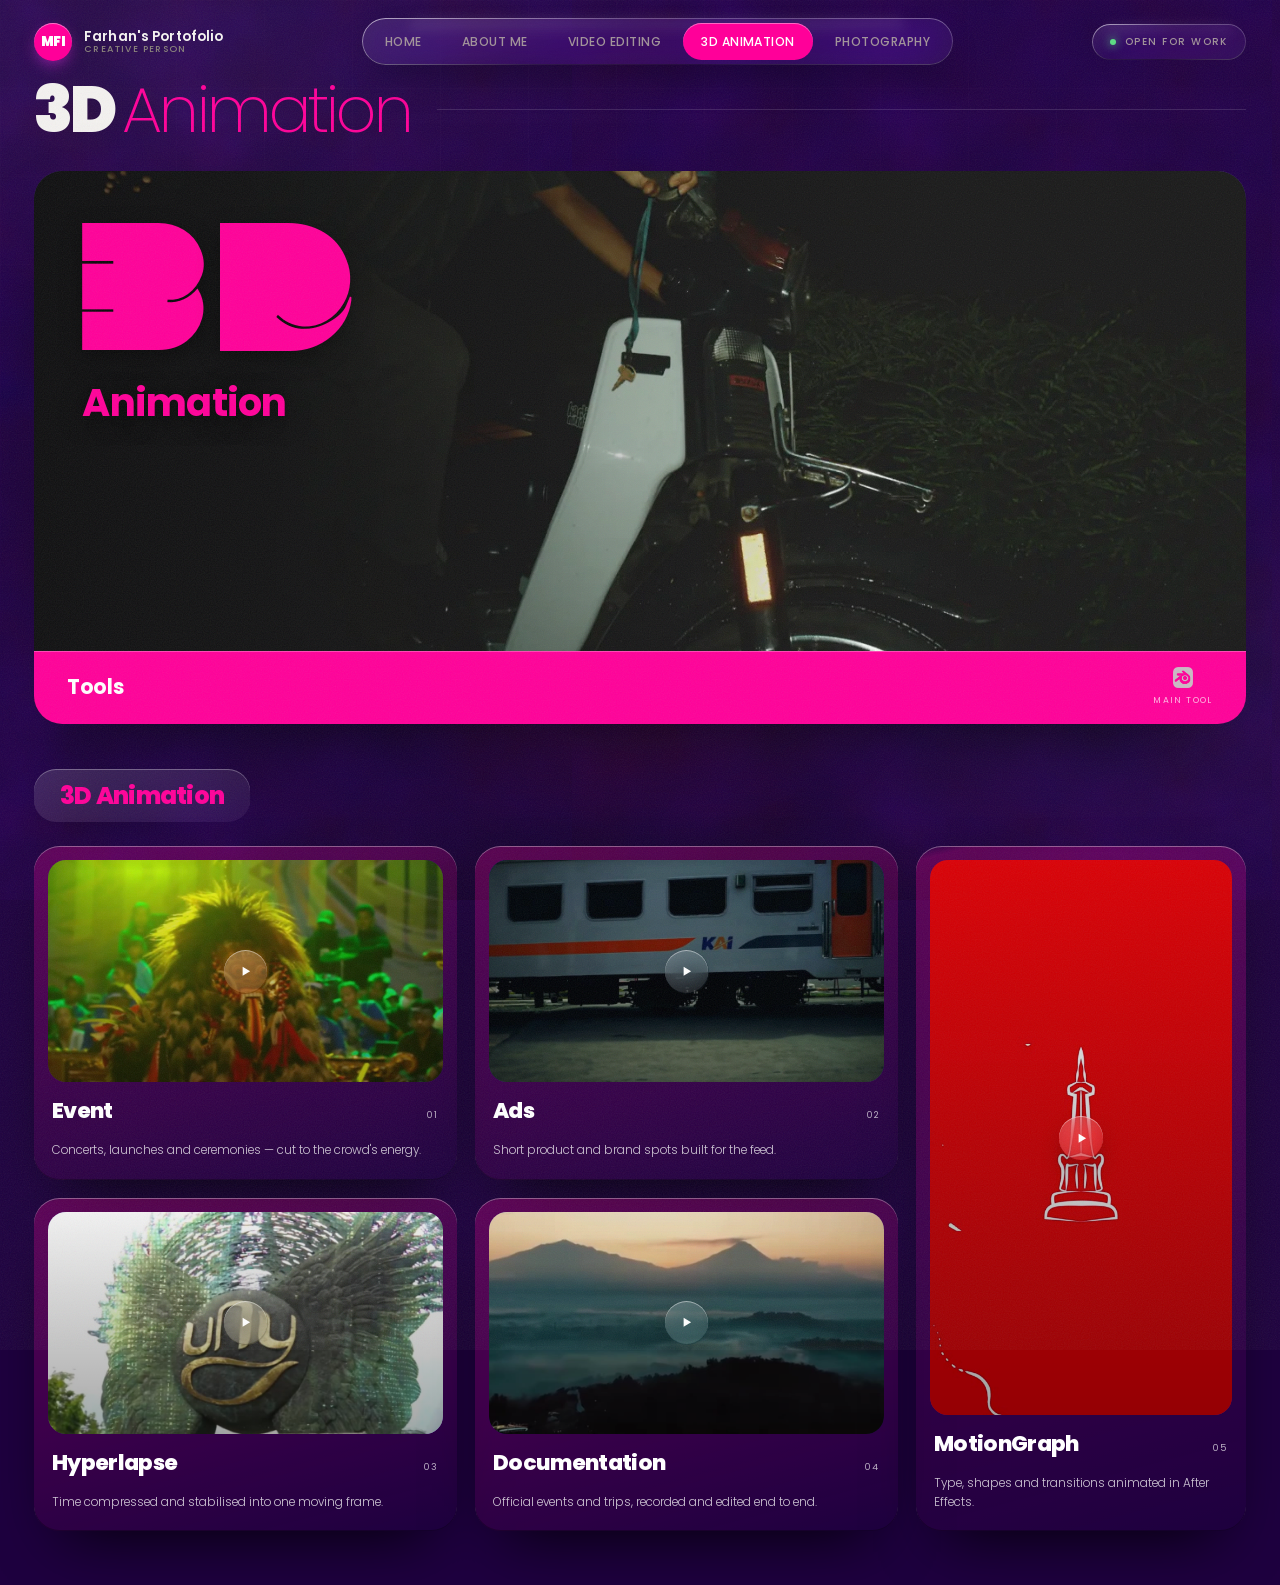
==== commit cf5113cc: "update" ====
--- a/3d.html
+++ b/3d.html
@@ -62,7 +62,7 @@
 
     <header class="ch-head rv">
       
-      <h2 class="ch-title">Video <em>Editing</em></h2>
+      <h2 class="ch-title">3D <em>Animation</em></h2>
       <span class="ch-rule"></span>
     </header>
 
@@ -75,16 +75,14 @@
       </picture>
 
       <div class="banner-tl">
-        <span class="banner-word dovde" data-split>Editing</span>
-        <span class="banner-sub">&amp; Videographer</span>
+        <span class="banner-word dovde" data-split>3D</span>
+        <span class="banner-sub">Animation</span>
       </div>
 
       <div class="rail">
         <span class="rail-lbl">Tools</span>
         <ul class="rail-list">
-          <li><img src="assets/tools/capcut.png" alt="CapCut" loading="lazy"><i>Cut</i></li>
-          <li><img src="assets/tools/after-effects.png" alt="After Effects" loading="lazy"><i>Motion</i></li>
-          <li><img src="assets/tools/premiere-pro.png" alt="Premiere Pro" loading="lazy"><i>Edit</i></li>
+          <li><img src="assets/tools/blender.png" alt="Blender" loading="lazy"><i>Main Tool</i></li>
         </ul>
       </div>
     </div>
@@ -93,9 +91,8 @@
 
     <!-- ── videography & editing — five kinds of cut ── -->
     <div class="vg-head rv">
-      <span class="vg-pill">Videography <em>&amp; Editing</em></span>
-      <p>Event, ads, hyperlapse, documentation and motion graphics — shot on set,
-         cut to a rhythm, delivered on brief.</p>
+      <span class="vg-pill">3D Animation</span>
+
     </div>
 
     <div class="vg-grid">
--- a/assets/style.css
+++ b/assets/style.css
@@ -785,7 +785,7 @@
 }
 
 /* portrait, with the outlined 24 riding over its corner */
-.portrait{position:relative;margin:0}
+.portrait{position:relative;margin:2}
 /* Light frame. Every figure below was measured off page 2 of the PDF and is
    expressed in cqw / %, so the whole composition scales as one piece. */
 .portrait-frame{
@@ -813,8 +813,8 @@
 /* He is cropped by the left edge and stops short of the right, which is
    what leaves the clear column the caption needs. */
 .portrait-frame img{
-  position:absolute;z-index:2;left:38%;bottom:0;
-  width:84%;height:auto;max-width:none;
+  position:absolute;z-index:2;left:50%;bottom:-2;
+  width:100%;height:auto;max-width:none;
   transform:translateX(-50%);
 }
 
@@ -822,7 +822,7 @@
    over the photo, so it stays readable instead of sinking into his jacket */
 .portrait-cap{
   position:absolute;z-index:3;
-  right:6%;top:46%;
+  right:0%;top:6%;
   writing-mode:vertical-rl;
   font-weight:300;font-size:10.5cqw;line-height:1;letter-spacing:.015em;
   color:#2a2724;
@@ -1107,7 +1107,7 @@
    empty left third so the banner says something instead of just naming itself */
 .banner-claim{
   position:absolute;z-index:3;
-  left:5%;bottom:19%;max-width:31%;
+  right:5%;bottom:19%;max-width:31%;
 }
 .banner-claim p{
   font-weight:200;font-size:clamp(.8rem,2.5cqw,2.1rem);
@@ -1161,7 +1161,7 @@
 /* 4 · him, standing on the rail */
 .banner-cut{
   position:absolute;z-index:5;
-  left:50%;bottom:0;width:27%;
+  left:5%;bottom:10;width:100%;
   transform:translateX(-50%);
 }
 .banner-cut img{width:100%;height:auto;max-width:none;
@@ -1498,6 +1498,28 @@
   .shot:hover .play i{transform:scale(1.09);background:linear-gradient(150deg,var(--o-hi),var(--o-deep))}
   .shot:hover .play{background:linear-gradient(180deg,rgba(0,0,0,.02),rgba(0,0,0,.2))}
   .shot.playing:hover .play{opacity:1;pointer-events:auto}
+}
+
+
+/* ── YouTube tile: tampil sama seperti .shot, isinya iframe ── */
+.yt-shot{
+  position:relative;margin:0;overflow:hidden;
+  border-radius:clamp(12px,1.3vw,20px);
+  background:var(--c-200);
+  transition:transform .5s var(--ease),box-shadow .5s var(--ease);
+}
+.yt-shot:hover{transform:translateY(-5px);box-shadow:0 34px 60px -30px rgba(0,0,0,1)}
+.yt-shot img,.yt-shot iframe{
+  position:absolute;inset:0;width:100%;height:100%;
+  max-width:none;border:0;object-fit:cover;
+}
+.reel--land .yt-shot{aspect-ratio:16/9}
+.reel--four .yt-shot,.reel--six .yt-shot{aspect-ratio:9/16}
+/* tombol play memakai display:grid, jadi atribut [hidden] tidak cukup; pakai class */
+.yt-shot.playing .play{opacity:0;visibility:hidden;pointer-events:none}
+@media(hover:hover) and (pointer:fine){
+  .yt-shot:hover .play i{transform:scale(1.09);background:linear-gradient(150deg,var(--o-hi),var(--o-deep))}
+  .yt-shot:hover .play{background:linear-gradient(180deg,rgba(0,0,0,.02),rgba(0,0,0,.2))}
 }
 
 /* the empty state — reads as a designed slot, not a broken image */
@@ -2250,4 +2272,4 @@
 .say-links a.cv:hover{filter:none;background:#fff8f3}
 .say-links a.cv .ico-dl{display:block;width:14px;height:14px}
 .say-links a.cv .ico-dl svg{width:100%;height:100%;fill:currentColor;display:block}
-.foot-contact a.cv-link{font-weight:700}
+.foot-contact a.cv-link{font-weight:700}
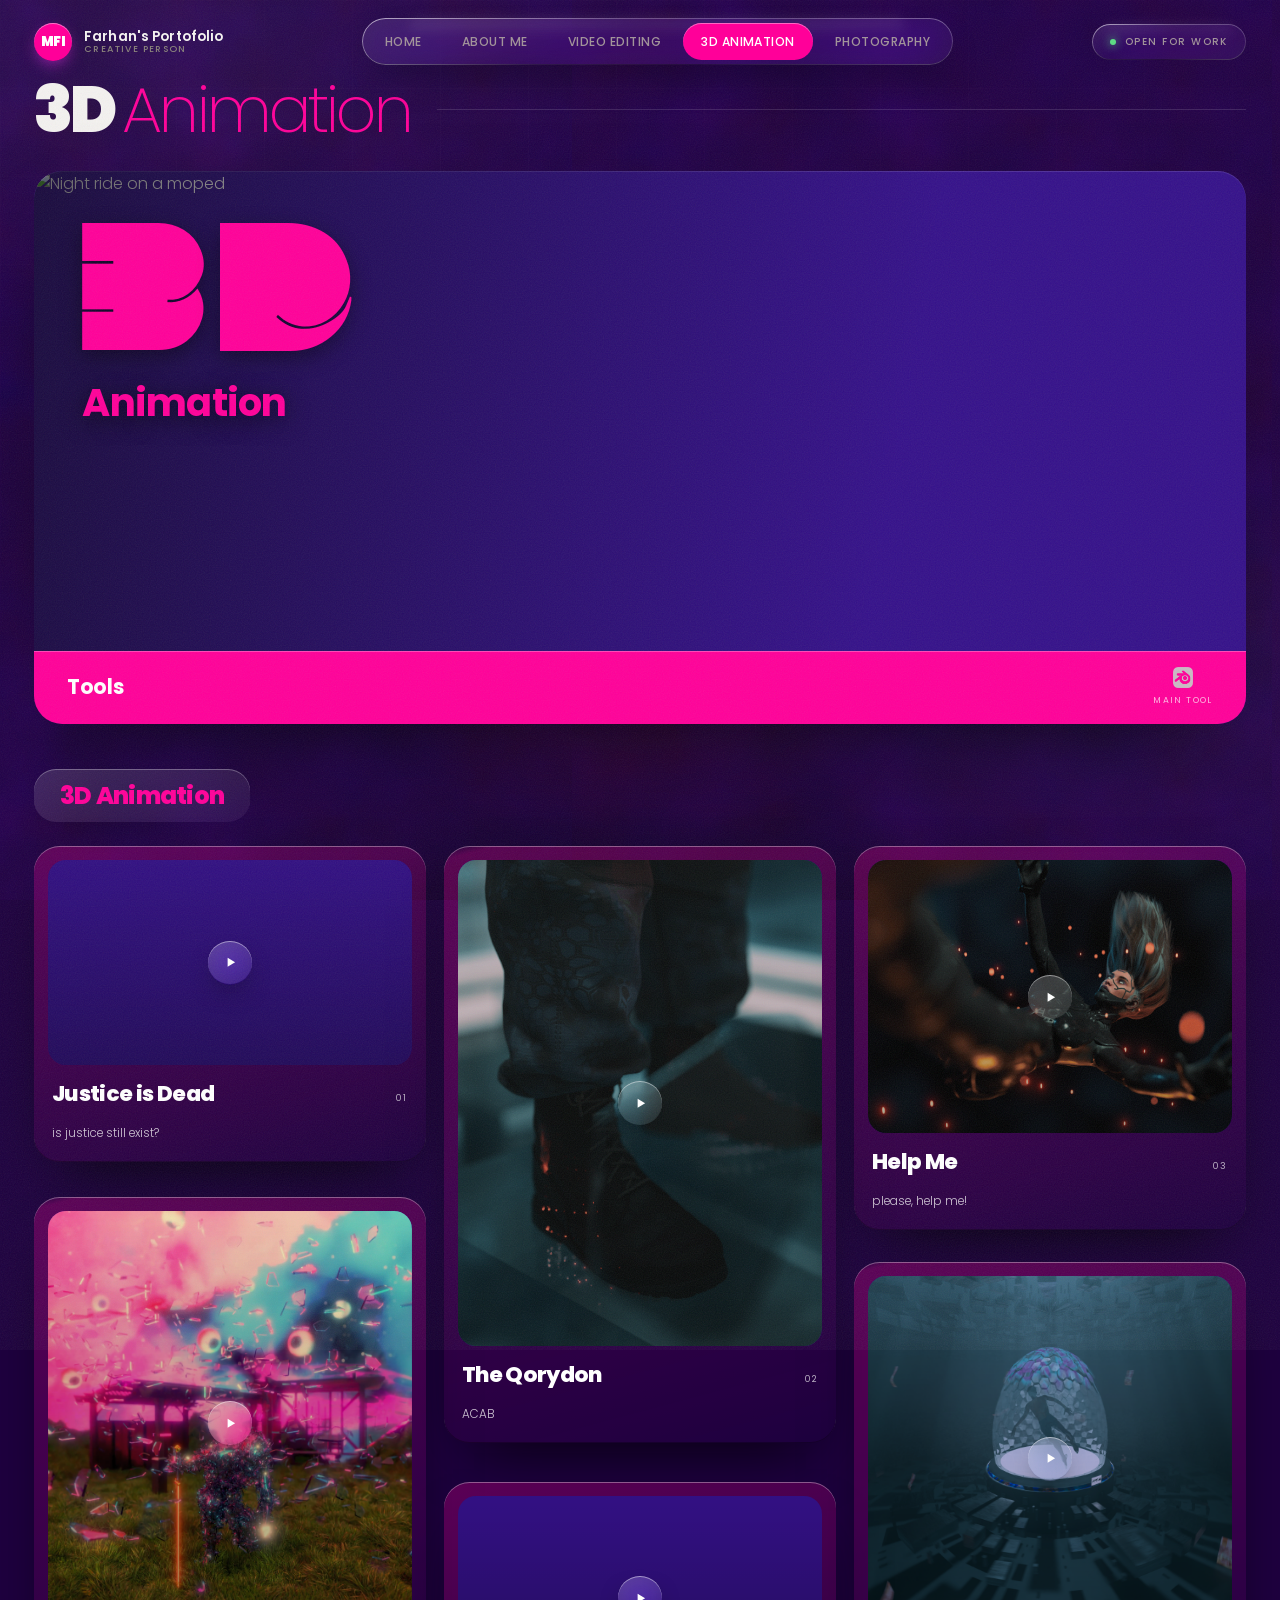
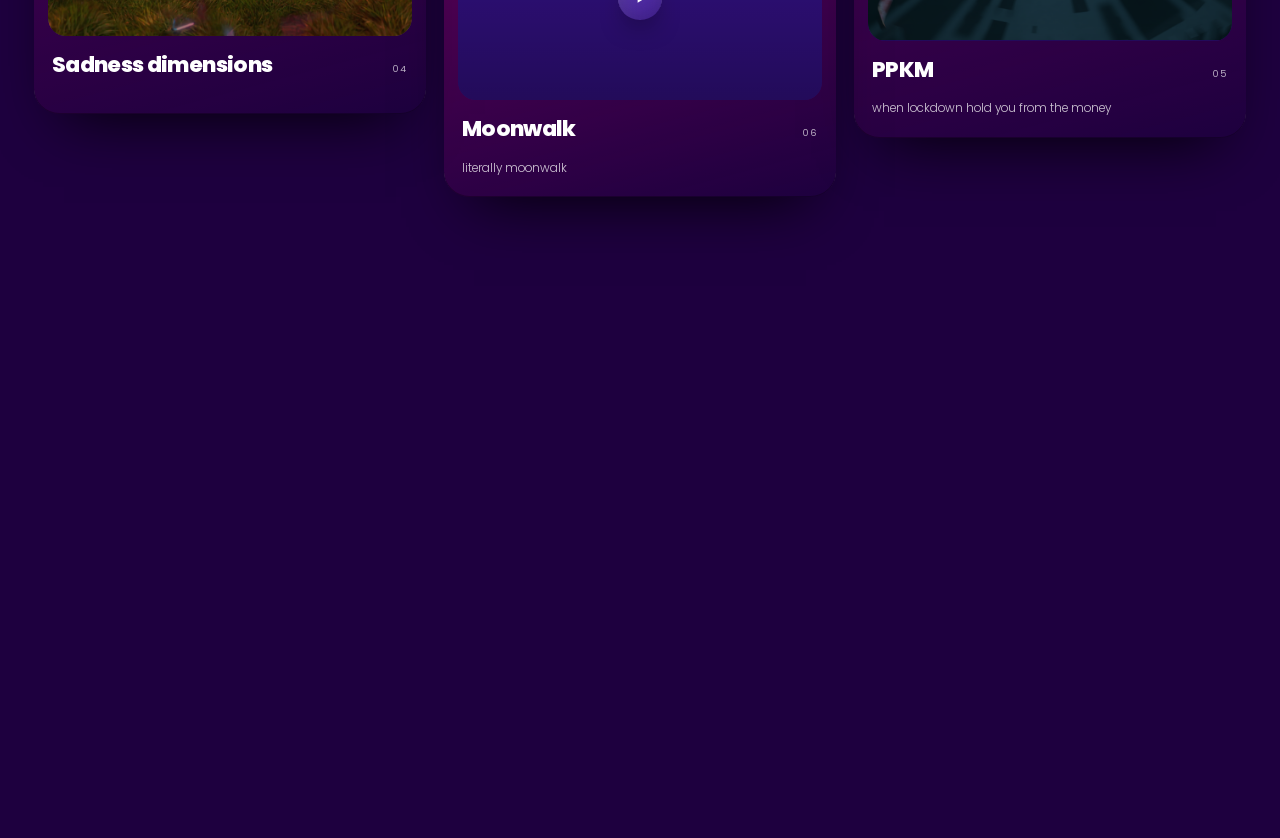
==== commit 55ec4017: "update" ====
--- a/3d.html
+++ b/3d.html
@@ -69,8 +69,8 @@
     <!-- banner: dark frame, the wordmark set hard left, tools on the rail -->
     <div class="banner banner--edit rv">
       <picture class="banner-bg">
-        <source srcset="assets/media/edit-banner.webp" type="image/webp">
-        <img src="assets/media/edit-banner.jpg" alt="Night ride on a moped"
+        <source srcset="assets/media/3d.webp" type="image/webp">
+        <img src="assets/media/3d.png" alt="Night ride on a moped"
              width="1366" height="725" decoding="async" loading="lazy">
       </picture>
 
@@ -98,48 +98,93 @@
     <div class="vg-grid">
       <article class="vg-card vg--ev rv">
         <figure class="shot">
-          <video src="assets/media/Event.mp4" poster="assets/media/thumbs/edit-event.jpg"
-                 preload="none" muted loop playsinline aria-label="Event reel"></video>
+          <video src="assets/media/keadilan.mp4" poster="assets/media/keadilan.png"
+                 preload="none"  loop playsinline aria-label="Event reel"></video>
           <button class="play" type="button" aria-label="Play Event reel"><i><svg class="ico ico-play" viewBox="0 0 24 24" aria-hidden="true" focusable="false"><path d="M8.2 5.4v13.2L19 12z"/></svg><svg class="ico ico-pause" viewBox="0 0 24 24" aria-hidden="true" focusable="false"><path d="M9 5.6h2.6v12.8H9zM12.9 5.6h2.6v12.8h-2.6z"/></svg></i></button>
         </figure>
-        <div class="vg-foot"><h4>Event</h4><span class="vg-n">01</span></div>
-        <span class="vg-sub">Concerts, launches and ceremonies — cut to the crowd's energy.</span>
+        <div class="vg-foot"><h4>Justice is Dead</h4><span class="vg-n">01</span></div>
+        <span class="vg-sub">is justice still exist?</span>
       </article>
       <article class="vg-card vg--ads rv">
         <figure class="shot">
-          <video src="assets/media/ads.mp4" poster="assets/media/thumbs/edit-ads.jpg"
-                 preload="none" muted loop playsinline aria-label="Ads reel"></video>
+          <video src="assets/media/Qorydon.mp4" poster="assets/media/qorydon.png"
+                 preload="none"  loop playsinline aria-label="Ads reel"></video>
           <button class="play" type="button" aria-label="Play Ads reel"><i><svg class="ico ico-play" viewBox="0 0 24 24" aria-hidden="true" focusable="false"><path d="M8.2 5.4v13.2L19 12z"/></svg><svg class="ico ico-pause" viewBox="0 0 24 24" aria-hidden="true" focusable="false"><path d="M9 5.6h2.6v12.8H9zM12.9 5.6h2.6v12.8h-2.6z"/></svg></i></button>
         </figure>
-        <div class="vg-foot"><h4>Ads</h4><span class="vg-n">02</span></div>
-        <span class="vg-sub">Short product and brand spots built for the feed.</span>
+        <div class="vg-foot"><h4>The Qorydon</h4><span class="vg-n">02</span></div>
+        <span class="vg-sub">ACAB</span>
       </article>
       <article class="vg-card vg--hy rv">
         <figure class="shot">
-          <video src="assets/media/hyperlapse.mp4" poster="assets/media/thumbs/edit-hyperlapse.jpg"
-                 preload="none" muted loop playsinline aria-label="Hyperlapse"></video>
+          <video src="assets/media/help.mp4" poster="assets/media/help.png"
+                 preload="none"  loop playsinline aria-label="Hyperlapse"></video>
           <button class="play" type="button" aria-label="Play Hyperlapse"><i><svg class="ico ico-play" viewBox="0 0 24 24" aria-hidden="true" focusable="false"><path d="M8.2 5.4v13.2L19 12z"/></svg><svg class="ico ico-pause" viewBox="0 0 24 24" aria-hidden="true" focusable="false"><path d="M9 5.6h2.6v12.8H9zM12.9 5.6h2.6v12.8h-2.6z"/></svg></i></button>
         </figure>
-        <div class="vg-foot"><h4>Hyperlapse</h4><span class="vg-n">03</span></div>
-        <span class="vg-sub">Time compressed and stabilised into one moving frame.</span>
+        <div class="vg-foot"><h4>Help Me</h4><span class="vg-n">03</span></div>
+        <span class="vg-sub">please, help me!</span>
       </article>
       <article class="vg-card vg--doc rv">
         <figure class="shot">
-          <video src="assets/media/documentation.mp4" poster="assets/media/thumbs/edit-documentation.jpg"
-                 preload="none" muted loop playsinline aria-label="Documentation reel"></video>
+          <video src="assets/media/sadnes.mp4" poster="assets/media/sadnes.png"
+                 preload="none"  loop playsinline aria-label="Documentation reel"></video>
           <button class="play" type="button" aria-label="Play Documentation reel"><i><svg class="ico ico-play" viewBox="0 0 24 24" aria-hidden="true" focusable="false"><path d="M8.2 5.4v13.2L19 12z"/></svg><svg class="ico ico-pause" viewBox="0 0 24 24" aria-hidden="true" focusable="false"><path d="M9 5.6h2.6v12.8H9zM12.9 5.6h2.6v12.8h-2.6z"/></svg></i></button>
         </figure>
-        <div class="vg-foot"><h4>Documentation</h4><span class="vg-n">04</span></div>
-        <span class="vg-sub">Official events and trips, recorded and edited end to end.</span>
-      </article>
-      <article class="vg-card vg--mg rv">
-        <figure class="shot">
-          <video src="assets/media/motiongraph.mp4" poster="assets/media/thumbs/edit-motiongraph.jpg"
-                 preload="none" muted loop playsinline aria-label="Motion graphics"></video>
-          <button class="play" type="button" aria-label="Play Motion graphics"><i><svg class="ico ico-play" viewBox="0 0 24 24" aria-hidden="true" focusable="false"><path d="M8.2 5.4v13.2L19 12z"/></svg><svg class="ico ico-pause" viewBox="0 0 24 24" aria-hidden="true" focusable="false"><path d="M9 5.6h2.6v12.8H9zM12.9 5.6h2.6v12.8h-2.6z"/></svg></i></button>
-        </figure>
-        <div class="vg-foot"><h4>MotionGraph</h4><span class="vg-n">05</span></div>
-        <span class="vg-sub">Type, shapes and transitions animated in After Effects.</span>
+        <div class="vg-foot"><h4>Sadness dimensions</h4><span class="vg-n">04</span></div>
+        <span class="vg-sub"> </span>
+      </article>
+      <article class="vg-card vg--mg rv">
+        <figure class="shot">
+          <video src="assets/media/ppkm.mp4" poster="assets/media/ppkm.png"
+                 preload="none"  loop playsinline aria-label="Motion graphics"></video>
+          <button class="play" type="button" aria-label="Play Motion graphics"><i><svg class="ico ico-play" viewBox="0 0 24 24" aria-hidden="true" focusable="false"><path d="M8.2 5.4v13.2L19 12z"/></svg><svg class="ico ico-pause" viewBox="0 0 24 24" aria-hidden="true" focusable="false"><path d="M9 5.6h2.6v12.8H9zM12.9 5.6h2.6v12.8h-2.6z"/></svg></i></button>
+        </figure>
+        <div class="vg-foot"><h4>PPKM</h4><span class="vg-n">05</span></div>
+        <span class="vg-sub">when lockdown hold you from the money</span>
+      </article>
+      <article class="vg-card vg--mg rv">
+        <figure class="shot">
+          <video src="assets/media/moonwalk.mp4" poster="assets/media/moonwalk.png"
+                 preload="none"  loop playsinline aria-label="Motion graphics"></video>
+          <button class="play" type="button" aria-label="Play Motion graphics"><i><svg class="ico ico-play" viewBox="0 0 24 24" aria-hidden="true" focusable="false"><path d="M8.2 5.4v13.2L19 12z"/></svg><svg class="ico ico-pause" viewBox="0 0 24 24" aria-hidden="true" focusable="false"><path d="M9 5.6h2.6v12.8H9zM12.9 5.6h2.6v12.8h-2.6z"/></svg></i></button>
+        </figure>
+        <div class="vg-foot"><h4>Moonwalk</h4><span class="vg-n">06</span></div>
+        <span class="vg-sub">literally moonwalk</span>
+      </article>
+      <article class="vg-card vg--mg rv">
+        <figure class="shot">
+          <video src="assets/media/Ghostface.mp4" poster="assets/media/ghostface.png"
+                 preload="none"  loop playsinline aria-label="Motion graphics"></video>
+          <button class="play" type="button" aria-label="Play Motion graphics"><i><svg class="ico ico-play" viewBox="0 0 24 24" aria-hidden="true" focusable="false"><path d="M8.2 5.4v13.2L19 12z"/></svg><svg class="ico ico-pause" viewBox="0 0 24 24" aria-hidden="true" focusable="false"><path d="M9 5.6h2.6v12.8H9zM12.9 5.6h2.6v12.8h-2.6z"/></svg></i></button>
+        </figure>
+        <div class="vg-foot"><h4>Ghostface</h4><span class="vg-n">07</span></div>
+        <span class="vg-sub"> </span>
+      </article>
+      <article class="vg-card vg--mg rv">
+        <figure class="shot">
+          <video src="assets/media/dead.mp4" poster="assets/media/dead.png"
+                 preload="none"  loop playsinline aria-label="Motion graphics"></video>
+          <button class="play" type="button" aria-label="Play Motion graphics"><i><svg class="ico ico-play" viewBox="0 0 24 24" aria-hidden="true" focusable="false"><path d="M8.2 5.4v13.2L19 12z"/></svg><svg class="ico ico-pause" viewBox="0 0 24 24" aria-hidden="true" focusable="false"><path d="M9 5.6h2.6v12.8H9zM12.9 5.6h2.6v12.8h-2.6z"/></svg></i></button>
+        </figure>
+        <div class="vg-foot"><h4>Left for Dead</h4><span class="vg-n">08</span></div>
+        <span class="vg-sub"> </span>
+      </article>
+      <article class="vg-card vg--mg rv">
+        <figure class="shot">
+          <video src="assets/media/masquerade.mp4" poster="assets/media/masquerade.png"
+                 preload="none"  loop playsinline aria-label="Motion graphics"></video>
+          <button class="play" type="button" aria-label="Play Motion graphics"><i><svg class="ico ico-play" viewBox="0 0 24 24" aria-hidden="true" focusable="false"><path d="M8.2 5.4v13.2L19 12z"/></svg><svg class="ico ico-pause" viewBox="0 0 24 24" aria-hidden="true" focusable="false"><path d="M9 5.6h2.6v12.8H9zM12.9 5.6h2.6v12.8h-2.6z"/></svg></i></button>
+        </figure>
+        <div class="vg-foot"><h4>Who Am I?</h4><span class="vg-n">09</span></div>
+        <span class="vg-sub"> </span>
+      </article>
+      <article class="vg-card vg--mg rv">
+        <figure class="shot">
+          <video src="assets/media/push.mp4" poster="assets/media/push.png"
+                 preload="none"  loop playsinline aria-label="Motion graphics"></video>
+          <button class="play" type="button" aria-label="Play Motion graphics"><i><svg class="ico ico-play" viewBox="0 0 24 24" aria-hidden="true" focusable="false"><path d="M8.2 5.4v13.2L19 12z"/></svg><svg class="ico ico-pause" viewBox="0 0 24 24" aria-hidden="true" focusable="false"><path d="M9 5.6h2.6v12.8H9zM12.9 5.6h2.6v12.8h-2.6z"/></svg></i></button>
+        </figure>
+        <div class="vg-foot"><h4>The Burden of Life</h4><span class="vg-n">10</span></div>
+        <span class="vg-sub"> </span>
       </article>
     </div>
 
@@ -151,5 +196,80 @@
 
 
 <script src="assets/app.js"></script>
+<script>
+/* ── media-aware masonry for .vg-grid ──
+   Reads each card's real video/image dimensions, sets that ratio as
+   --media-ratio on its .shot (so a vertical clip gets a vertical frame
+   instead of being cropped into 16:9), then tells the grid how many
+   4px row-units the card is tall so grid-auto-flow:dense can pack the
+   rest neatly around it. Re-runs on resize. */
+(function(){
+  function initMediaMasonry(grid){
+    var cs   = getComputedStyle(grid);
+    var rowH = parseFloat(cs.getPropertyValue('grid-auto-rows')) || 4;
+    var gap  = parseFloat(cs.getPropertyValue('row-gap')) || parseFloat(cs.getPropertyValue('gap')) || 0;
+    var cards = Array.prototype.slice.call(grid.querySelectorAll('.vg-card'));
+
+    function span(card){
+      var h = card.getBoundingClientRect().height;
+      var n = Math.ceil((h + gap) / (rowH + gap));
+      card.style.gridRowEnd = 'span ' + n;
+    }
+
+    function applyRatio(card, w, h){
+      if(!w || !h) return;
+      var shot = card.querySelector('.shot');
+      if(shot) shot.style.setProperty('--media-ratio', w + ' / ' + h);
+      span(card);
+    }
+
+    function readMedia(card){
+      var media = card.querySelector('video, img');
+      if(!media) return;
+
+      if(media.tagName === 'IMG'){
+        if(media.complete && media.naturalWidth){
+          applyRatio(card, media.naturalWidth, media.naturalHeight);
+        } else {
+          media.addEventListener('load', function(){
+            applyRatio(card, media.naturalWidth, media.naturalHeight);
+          }, {once:true});
+        }
+        return;
+      }
+
+      // video: if dimensions are already known, use them
+      if(media.videoWidth){
+        applyRatio(card, media.videoWidth, media.videoHeight);
+        return;
+      }
+      // otherwise borrow the poster's own ratio (it's fetched regardless
+      // of preload, so this needs no extra network cost)
+      var poster = media.getAttribute('poster');
+      if(poster){
+        var img = new Image();
+        img.onload = function(){ applyRatio(card, img.naturalWidth, img.naturalHeight); };
+        img.src = poster;
+      }
+      // and correct once the real video metadata is available (e.g. after play)
+      media.addEventListener('loadedmetadata', function(){
+        applyRatio(card, media.videoWidth, media.videoHeight);
+      }, {once:true});
+    }
+
+    cards.forEach(function(card){ span(card); readMedia(card); });
+
+    var resizeTimer;
+    window.addEventListener('resize', function(){
+      clearTimeout(resizeTimer);
+      resizeTimer = setTimeout(function(){ cards.forEach(span); }, 150);
+    });
+  }
+
+  document.addEventListener('DOMContentLoaded', function(){
+    document.querySelectorAll('.vg-grid').forEach(initMediaMasonry);
+  });
+})();
+</script>
 </body>
-</html>
+</html>
--- a/assets/style.css
+++ b/assets/style.css
@@ -1161,7 +1161,7 @@
 /* 4 · him, standing on the rail */
 .banner-cut{
   position:absolute;z-index:5;
-  left:5%;bottom:10;width:100%;
+  left:50%;bottom:10;width:100%;
   transform:translateX(-50%);
 }
 .banner-cut img{width:100%;height:auto;max-width:none;
@@ -1756,15 +1756,19 @@
   font-weight:300;font-size:clamp(.8rem,.95vw,.9rem);line-height:1.7;color:var(--txt-dim);
 }
 
+/* auto masonry: columns just wrap to width, rows are a tiny 4px unit and
+   every card is told how many units tall it is by JS (see the script at
+   the bottom of the page), based on the real size of its own media. Tall
+   (vertical) clips end up spanning more rows automatically; dense flow
+   then tucks the shorter cards up around them instead of leaving gaps. */
 .vg-grid{
   display:grid;
-  grid-template-columns:1fr 1fr .78fr;
-  grid-template-areas:
-    "ev ads mg"
-    "hy doc mg";
+  grid-template-columns:repeat(auto-fill,minmax(clamp(220px,26vw,320px),1fr));
+  grid-auto-rows:4px;
+  grid-auto-flow:dense;
+  align-items:start;
   gap:clamp(12px,1.4vw,20px);
 }
-.vg--ev{grid-area:ev}.vg--ads{grid-area:ads}.vg--hy{grid-area:hy}.vg--doc{grid-area:doc}.vg--mg{grid-area:mg}
 
 .vg-card{
   position:relative;display:flex;flex-direction:column;gap:12px;
@@ -1777,8 +1781,10 @@
 /* every second card runs cooler so the grid does not read as one slab */
 .vg--ads,.vg--hy{background:linear-gradient(165deg,#ff009900 0%,#ff009946 2%,#ff009900 100%)}
 .vg-card:hover{transform:translateY(-6px);box-shadow:inset 0 1px 0 rgba(255,255,255,.4),0 44px 80px -30px rgba(0,0,0,1)}
-.vg-card .shot{aspect-ratio:16/9;border-radius:clamp(12px,1.4vw,18px)}
-.vg--mg .shot{flex:1;aspect-ratio:auto;min-height:0}
+/* --media-ratio is set per-card by JS once the video/image's real
+   dimensions are known; until then every card falls back to 16:9 so the
+   grid doesn't jump when it first paints. */
+.vg-card .shot{aspect-ratio:var(--media-ratio,16/9);border-radius:clamp(12px,1.4vw,18px)}
 .vg-card:hover .shot{transform:none}
 .vg-foot{display:flex;align-items:baseline;justify-content:space-between;gap:10px;padding:0 4px}
 .vg-card h4{font-weight:800;font-size:clamp(1.05rem,1.7vw,1.5rem);letter-spacing:-.03em;color:#fff}
@@ -2021,14 +2027,7 @@
   .creator{grid-template-columns:1fr}
   .creator-card{transform:none}
   .creator-reel{width:100%}
-  .vg-grid{
-    grid-template-columns:1fr 1fr;
-    grid-template-areas:
-      "ev ads"
-      "hy doc"
-      "mg mg";
-  }
-  .vg--mg .shot{aspect-ratio:16/9}
+  .vg-grid{grid-template-columns:repeat(auto-fill,minmax(200px,1fr))}
   .foot-nav{align-items:flex-start}
 }
 @media(max-width:700px){
@@ -2040,7 +2039,7 @@
 @media(max-width:620px){
   .creator-reel{grid-template-columns:repeat(3,1fr);gap:8px}
   .creator-reel .shot:nth-child(n){transform:none}
-  .vg-grid{grid-template-columns:1fr;grid-template-areas:"ev" "ads" "hy" "doc" "mg"}
+  .vg-grid{grid-template-columns:1fr}
   .foot-bottom{flex-direction:column;align-items:stretch}
   .foot-cut{align-self:flex-start}
   .foot-contact{margin-bottom:0;border-radius:14px;flex-direction:column;align-items:flex-start;gap:10px}
